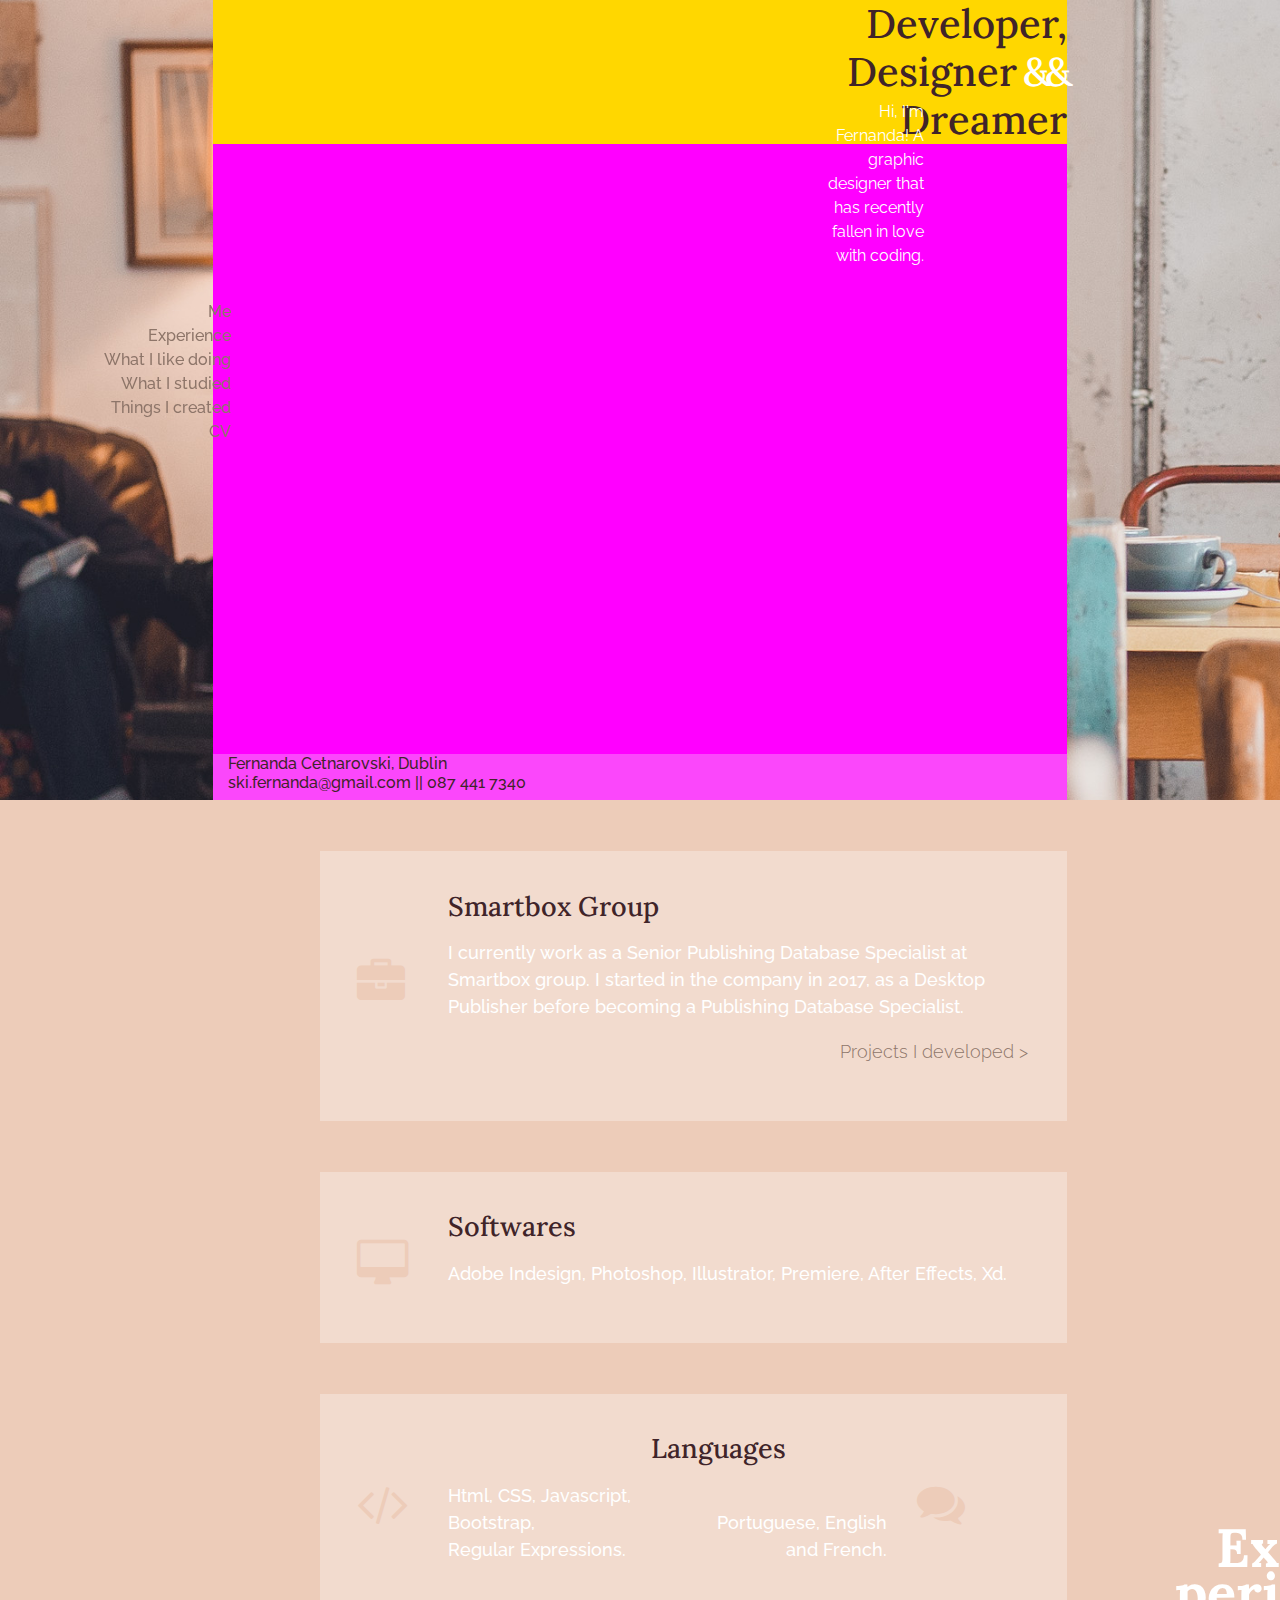
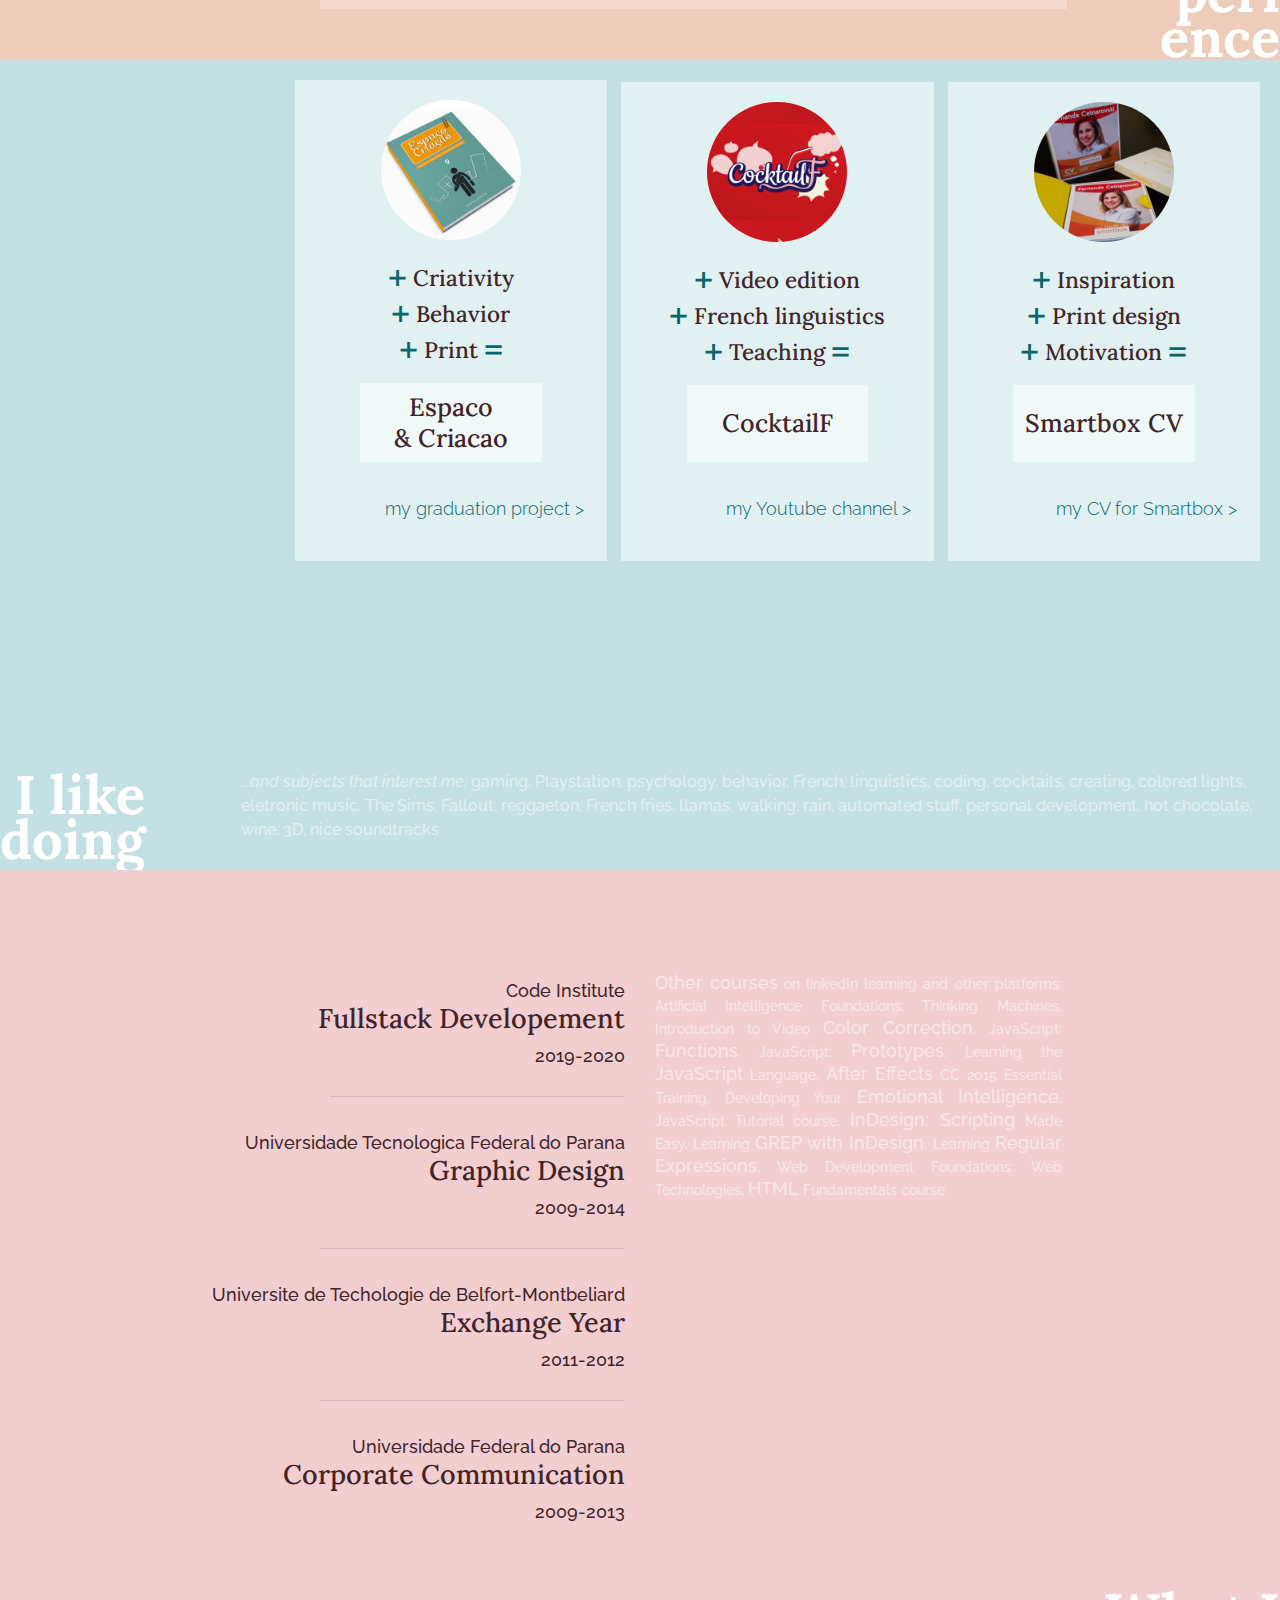
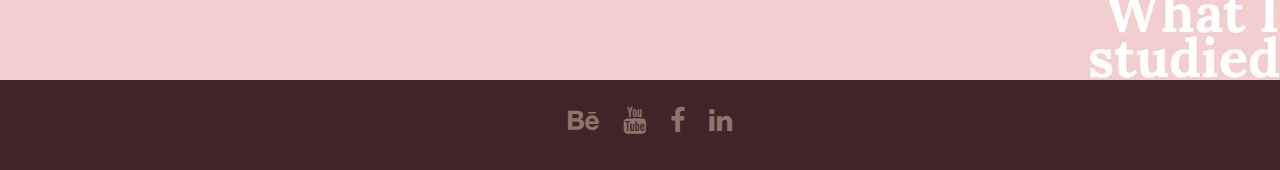
==== index.html @ 34e3eeab "starting to re-shape hero-image" ====
<!DOCTYPE html>
<html lang="en">

<head>
	<title>Fernanda Cetnarovski</title>
	<link rel="stylesheet" href="https://stackpath.bootstrapcdn.com/bootstrap/4.4.1/css/bootstrap.min.css"
		integrity="sha384-Vkoo8x4CGsO3+Hhxv8T/Q5PaXtkKtu6ug5TOeNV6gBiFeWPGFN9MuhOf23Q9Ifjh" crossorigin="anonymous">
	<script src="https://code.jquery.com/jquery-3.4.1.slim.min.js"
		integrity="sha384-J6qa4849blE2+poT4WnyKhv5vZF5SrPo0iEjwBvKU7imGFAV0wwj1yYfoRSJoZ+n" crossorigin="anonymous">
	</script>
	<script src="https://cdn.jsdelivr.net/npm/popper.js@1.16.0/dist/umd/popper.min.js"
		integrity="sha384-Q6E9RHvbIyZFJoft+2mJbHaEWldlvI9IOYy5n3zV9zzTtmI3UksdQRVvoxMfooAo" crossorigin="anonymous">
	</script>
	<script src="https://stackpath.bootstrapcdn.com/bootstrap/4.4.1/js/bootstrap.min.js"
		integrity="sha384-wfSDF2E50Y2D1uUdj0O3uMBJnjuUD4Ih7YwaYd1iqfktj0Uod8GCExl3Og8ifwB6" crossorigin="anonymous">
	</script>
	<meta name="viewport" content="width=device-width, initial-scale=1">
	<link rel="stylesheet" href="https://maxcdn.bootstrapcdn.com/font-awesome/4.7.0/css/font-awesome.min.css"
		type="text/css" />
	<link rel="stylesheet" href="assets/style.css">
</head>

<body>

	<nav class="d-none d-lg-block">
		<ul>
			<li><a href="#me">Me</a></li>
			<li><a href="#experience">Experience</a></li>
			<li><a href="#I-like">What I like doing</a></li>
			<li><a href="#I-studied">What I studied</a></li>
			<li><a href="I-created.html">Things I created</a></li>
			<li><a href="#">CV</a></li>
		</ul>
	</nav>


	<section id="me">

		<div class="row no-gutters hero-image">
			<div class="col-8 offset-2 block">
				<div id="main-title">
					<h1>Developer,<br>Designer<span> &&</span><br>Dreamer</h1>
				</div>
				<div class="col-2" id="intro-text">
					<p> Hi, I'm Fernanda! A graphic designer that has recently fallen in love with coding.</p>
				</div>
				<div class="col-12" id="contact">
					<h6>Fernanda Cetnarovski, Dublin <br>ski.fernanda@gmail.com || 087 441 7340</h6>
				</div>
			</div>
		</div>

	</section>

	<section id="experience">

		<div class="row no-gutters">
			<div class="col-12 experience-background">

				<div class="experience-item col-10 offset-1 col-lg-7 offset-lg-3">
					<h3>Smartbox Group</h3>
                    <i class="fa fa-briefcase d-none d-lg-block" aria-hidden="true"></i>
					<div class="experience-text col-11 col-lg-12">
						
						<p>I currently work as a Senior Publishing
							Database Specialist at Smartbox group.
							I started in the company in 2017, as a Desktop Publisher before becoming a
							Publishing Database Specialist.</p>
					</div>
					<p class="text-right"><span><a href="#">Projects I developed ></a></span></p>
				</div>
				<div class="experience-item col-10 offset-1 col-lg-7 offset-lg-3">
					<h3>Softwares</h3>
                    <i class="fa fa-desktop d-none d-lg-block" aria-hidden="true"></i>
					<div class="experience-text col-11 col-lg-12">
						
						<p>Adobe Indesign, Photoshop, Illustrator,
							Premiere, After Effects, Xd.</p>
					</div>
				</div>
				<div class="experience-item col-10 offset-1 col-lg-7 offset-lg-3">
					<h3 class="text-center">Languages</h3>
					<i class="fa fa-code"></i>
					<div class="col-12 col-lg-5 experience-text">
						<p>Html, CSS, Javascript, Bootstrap,<br>Regular Expressions.</p>
					</div>
					<i class="fa fa-comments right-icons"></i>
					<div class="col-11 col-lg-4 experience-text text-right">
						<p>Portuguese, English<br>and French.</p>
					</div>
				</div>

				<div class="title-right">
					<h2>Ex<br>peri<br>ence</h2>
				</div>
			</div>
		</div>

	</section>

	<section id="I-like">

		<div class="row no-gutters">
			<div class="col-12 I-like-background background">
				<div class="col I-like-wrapper text-center text-lg-right">
					<div class="col-10 col-lg-3 I-like-item">
						<div class="I-like-img espaco-img"></div>
						<div class="I-like-content">
							<h3><span>+</span> Criativity<br>
								<span>+</span> Behavior<br>
								<span>+</span> Print <span>=</span><br></h3>
								<h2>Espaco <br>& Criacao</h2>
									<p class="I-like-content-links"><a
											href="https://www.behance.net/gallery/13488303/Guide-Book-Design-Espaco-e-Criacao">my
											graduation project ></a></p>
						</div>
					</div>
					<div class="col-10 col-lg-3 I-like-item">
						<div class="I-like-img cocktail-img"></div>
						<div class="I-like-content">
							<h3><span>+</span> Video edition<br>
								<span>+</span> French linguistics<br>
								<span>+</span> Teaching <span>=</span><br></h3>
								<h2 class="one-line-title">CocktailF</h2>
								<p class="I-like-content-links"><a href="https://www.youtube.com/cocktailf">my
										Youtube channel ></a></p>
						</div>
					</div>
					<div class="col-10 col-lg-3 I-like-item margin-bottom">
						<div class="I-like-img fernanda-img"></div>
						<div class="I-like-content">
							<h3><span>+</span> Inspiration<br>
								<span>+</span> Print design<br>
								<span>+</span> Motivation <span>=</span><br></h3>
								<h2 class="one-line-title">Smartbox CV</h2>
								<p class="I-like-content-links"><a
										href="https://issuu.com/cetnarovski/docs/smartboxcv_fernandacetnarovski-noc-">my
										CV for Smartbox ></a></p>
						</div>
					</div>
					<div class="title-left">
						<h2>I like<br>doing</h2>
					</div>
					<div class="shy-text-wrapper">
						<div class="shy-text col-9 offset-3 col-lg-10 offset-lg-2">
							<p><i>...and subjects that interest me:</i> gaming, Playstation, psychology, behavior,
								French, linguistics, coding, cocktails, creating,
								colored lights, eletronic music,
								The Sims, Fallout, reggaeton, French fries, llamas, walking,
								rain, automated stuff, personal development, hot chocolate, wine, 3D, nice soundtracks
							</p>
						</div>
					</div>
				</div>
			</div>
		</div>

	</section>

	<section id="I-studied">

		<div class="row no-gutters">
			<div class="col I-studied-background background">
				<div class="col-12 col-lg-6 text-center text-lg-right I-studied-wrapper">
					<div class="I-studied-item">
						<h4>Code Institute</h4>
						<h3>Fullstack Developement</h3>
						<p>2019-2020</p>
						<hr class="hr-center d-block d-lg-none">
						<hr class="hr-right d-none d-lg-block">
					</div>

					<div class="I-studied-item">
						<h4>Universidade Tecnologica Federal do Parana</h4>
						<h3>Graphic Design</h3>
						<p>2009-2014</p>

					</div>
					<hr class="hr-center d-block d-lg-none">
					<hr class="hr-right d-none d-lg-block">
					<div class="I-studied-item">
						<h4>Universite de Techologie de Belfort-Montbeliard</h4>
						<h3>Exchange Year</h3>
						<p>2011-2012</p>

					</div>
					<hr class="hr-center d-block d-lg-none">
					<hr class="hr-right d-none d-lg-block">
					<div class="I-studied-item">
						<h4>Universidade Federal do Parana</h4>
						<h3>Corporate Communication</h3>
						<p>2009-2013</p>
					</div>
				</div>

				<div class="col-12 col-lg-6 I-studied-wrapper">
					<div class="other-courses col-12 col-lg-8 text-justify">
						<p><span>Other courses</span> on linkedIn learning and other platforms: Artificial
							Intelligence Foundations: Thinking Machines,
							Introduction to Video <span>Color Correction</span>,
							JavaScript: <span>Functions</span>,
							JavaScript: <span>Prototypes</span>,
							Learning the <span>JavaScript</span> Language,
							<span>After Effects</span> CC 2015 Essential Training,
							Developing Your <span>Emotional Intelligence</span>,
							JavaScript Tutorial course,
							<span>InDesign: Scripting</span> Made Easy,
							Learning <span>GREP with InDesign</span>,
							Learning <span>Regular Expressions</span>,
							Web Development Foundations: Web Technologies,
							<span>HTML</span> Fundamentals course.
							<div class="d-block d-lg-none">
								<p><br></br></p>
							</div>
						</p>
					</div>

				</div>

				<div class="title-right">
					<h2>What I<br>studied</h2>
				</div>
			</div>
		</div>

	</section>

	<footer>

		<div class="row no-gutters">
			<div class="col footer-background text-center">
				<a href="https://www.behance.net/fcetnarovski"><i class="fa fa-behance"></i></a>
				<a href="https://www.youtube.com/cocktailf"><i class="fa fa-youtube"></i></a>
				<a href="https://www.facebook.com/fernanda.cetnarovski"><i class="fa fa-facebook-f"></i></a>
				<a href="https://www.linkedin.com/in/fcetnarovski/"><i class="fa fa-linkedin"></i></a>
			</div>
		</div>

	</footer>

</body>

</html>
---- assets/style.css ----
@import url('https://fonts.googleapis.com/css?family=Lora:900,800,500|Raleway:100,200,300,400,500,600&display=swap');

body{
    font-family: 'Raleway', sans-serif;
    font-weight: 500;
    color: #fff;
}

a {
    color:#8D7569;
}
a:hover {
  color: #fff;;
  text-decoration: none;
}

/* ----------------------------------------------------------------------------------------------------- Nav items */

    /*.nav-container{
            position: fixed;
            left: 50%;
            z-index: 1;
            height: 100%;
            max-width: 1412px;
            /*background-color: rgba(63, 169, 255, 0.2);
    }*/


nav {
    position: fixed;
    left: 5%;
    top: 300px;
    z-index: 1;
    text-align: right;
    font-family: 'Raleway', sans-serif;
}
nav ul{
    list-style-type: none;
}

/* ----------------------------------------------------------------------------------------------------- Me */
#main-title{
    position: relative;
    left: 0;
    top: 0;
    font-family: 'Lora', serif;
    color:#402429;
    font-weight: 800;
    text-align: right;
    line-height: 1.6;
    background-color: gold;
}

.block{
    background-color: fuchsia;
}
h1>span{ /* for && */
    letter-spacing: -5px;
    color: white;
}

#intro-text{
    position: absolute;
    right: 10vw;
    top: 100px;
    text-align: right;
    font-weight: 400;
}

#contact{
    background-color: rgba(243, 243, 243, 0.295);
    position: absolute;
    color:#402429;
    /*right: 20vw;*/
    bottom: 0;
}

.hero-image{
    background-image: url("images/hero_image.png");
    background-position: center top;
    background-repeat: no-repeat;
    background-size: 100%;
    min-height: 800px; 
    transition: all .5s ease-in-out; 
}

@media only screen and (max-width: 800px) {
    .hero-image{
        background-size: 300%;    
    }
}
/* ----------------------------------------------------------------------------------------------------- ALL PAGES Titles */
.title-right>h2,
.title-left>h2 {
    font-family: 'Lora', serif;
    font-weight: 800;
    font-size: 6vh;
    line-height: 5vh;
    text-align: right;
    padding: 0;
    margin:0;
}

.title-right>h2{
    position: absolute;
    bottom: 0;
    right: 0;
}

.title-left>h2{
    position: absolute;
    bottom: 1%;
    left: 0px;
}
/* ----------------------------------------------------------------------------------------------------- Experience */

.experience-background {
    background-color: #EDCCB9;
    position: relative;
    min-height: 90vh;
}

.experience-item { 
    background-color: rgba(255, 254, 254, 0.3);
    padding: 3% 3% 3% 10%;
    margin-top: 4%;
    margin-bottom: 4%;
}

.experience-item>h3{
    font-family: 'Lora', serif;
    color: #402429;
    font-size: 3vh;
    margin-bottom: 3%;
    padding-right: 40px;
}

.experience-item p{
    font-size: 2vh;
    margin-bottom: 3%;
}

.experience-item span { /* Link to projects */
    font-weight: 300;
    text-align: right;
}

/* --------------- Icons */
.experience-item i{
    color: #EDCCB9;
    font-size: 300%;
    position: absolute;
    left: 5%;
    top: 40%;
}
    
.right-icons{
    left: 80% !important;
}

.experience-text {
    display: inline-block;
    padding: 0;
}

/* ----------------------------------------------------------------------------------------------------- I like doing */

.I-like-background{
    background-color: #C3E1E3;
    min-height: 90vh;
}

.I-like-wrapper{
    /*background-color: rgb(221, 230, 213);*/
    min-height: 100%;
    /*padding-left: 30vw;*/
    margin: 0;
}

.I-like-item {
    display: inline-block;
    background-color: rgba(255, 255, 255, 0.5);
    width: 100%;
    /*min-height: 40vh;*/
    margin: 20px 5px;
    padding: 5px;
    text-align: center;
}

.I-like-img{
    width: 140px;
    height: 140px;
    border-radius: 70px;
    background-size: 100%;
    background-repeat: no-repeat;
    margin: 0 auto;
    margin-top: 5%;
}

.cocktail-img{
    background-image: url("images/cocktailf-trimed.png");
}

.espaco-img{
    background-image: url("images/espaco-trimed.png");
}

.fernanda-img{
    background-image: url("images/fernanda-trimed.png");
}

.I-like-content {
    width: 100%;
    min-height: 200px;
    padding-top: 20px;
}

.margin-bottom {
    margin-bottom: 100px;
}

/* content text */
.I-like-item h3{
    color: #402429;
    font-family: 'Lora', serif;
    line-height: 4vh;
    font-size: 2.5vh;
}

/* + and = signs */
.I-like-content>h3>span{
    font-weight: 900;
    font-size: 4vh;
    color:rgb(8, 102, 109);
    vertical-align: bottom;
}

/* My Projects stand out*/
.I-like-content h2{
    text-align: center;
    color: #402429;
    font-family: 'Lora', serif;
    font-size: 2.8vh;
    margin: 5% 20%;
    padding: 3%;
    background-color: rgba(255, 255, 255, 0.5);  
}

.one-line-title{
    line-height: 6.5vh;
}

.I-like-content-links{
    font-weight: 300;
    font-size: 2vh;
    text-align: right;
    padding: 2vh;
}

.I-like-content-links a{
    color:rgb(8, 102, 109);
}

.I-like-content-links a:hover {
  color: #fff;;
  text-decoration: none;
}

.shy-text-wrapper{
    height: 100px;
    padding: 0;
    margin: 0;
    overflow: hidden;
    position: absolute;
    bottom:0;
}
.shy-text {
    text-align: left;
    color: rgba(255, 255, 255, 0.5);
}

/* ----------------------------------------------------------------------------------------------------- What I studied */

.I-studied-background {
    background-color: #F2CED1;
    min-height: 90vh;
}

.I-studied-wrapper{
    margin-top: 8%;
    margin-bottom: 3%;
    /*display: inline;*/
    float: left;
    /*background-color: fuchsia;*/
}

.I-studied-item {
    /*display: block;
    float: right;*/
    margin-left: 20px;
    color: #402429;
}

.I-studied-item h4, .I-studied-item p {
    font-weight: 300px;
    font-size: 2vh;
    margin: 0;
    padding-top: 8px;
}

.I-studied-item>h3{
    margin: 0;
    padding: 0;
    font-family: 'Lora', serif;
    font-size: 3vh;
}

hr{
    margin-top: 3vh;
    margin-bottom: 3vh;
    width: 50%;
}

.hr-right{
    text-align: right;
    margin-right: 0;
}

.hr-center{
    text-align: center;
}

.other-courses{
    color: rgba(255, 255, 255, 0.5);
    font-size: 14px;
    padding: 0;
    margin: 0;
    line-height: 22px;
}

.other-courses span{
    font-size: 18px;
}


/* ----------------------------------------------------------------------------------------------------- Footer */
.footer-background{
    background-color: #402429;
    min-height: 10vh;
}

.footer-background>a>i{
    padding-left: 20px;
    font-size: 3vh;
    margin-top: 3vh;
}
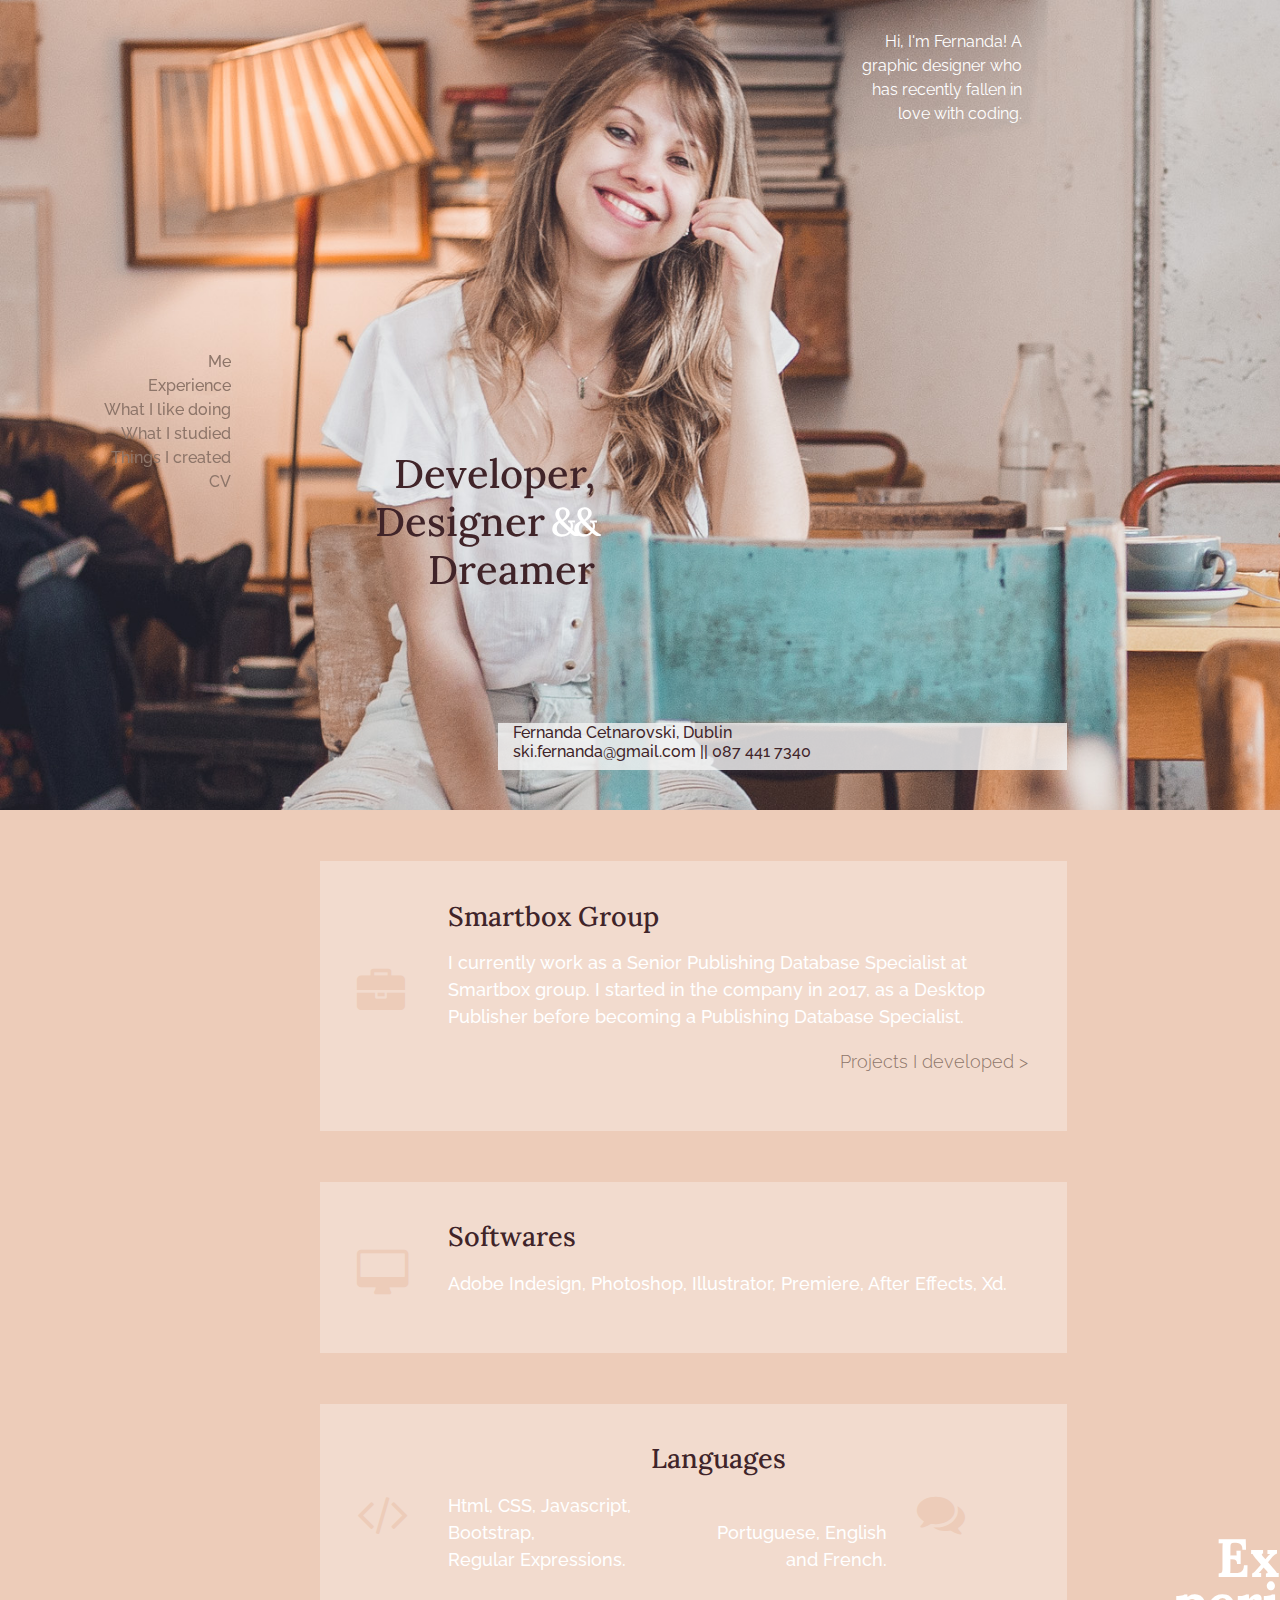
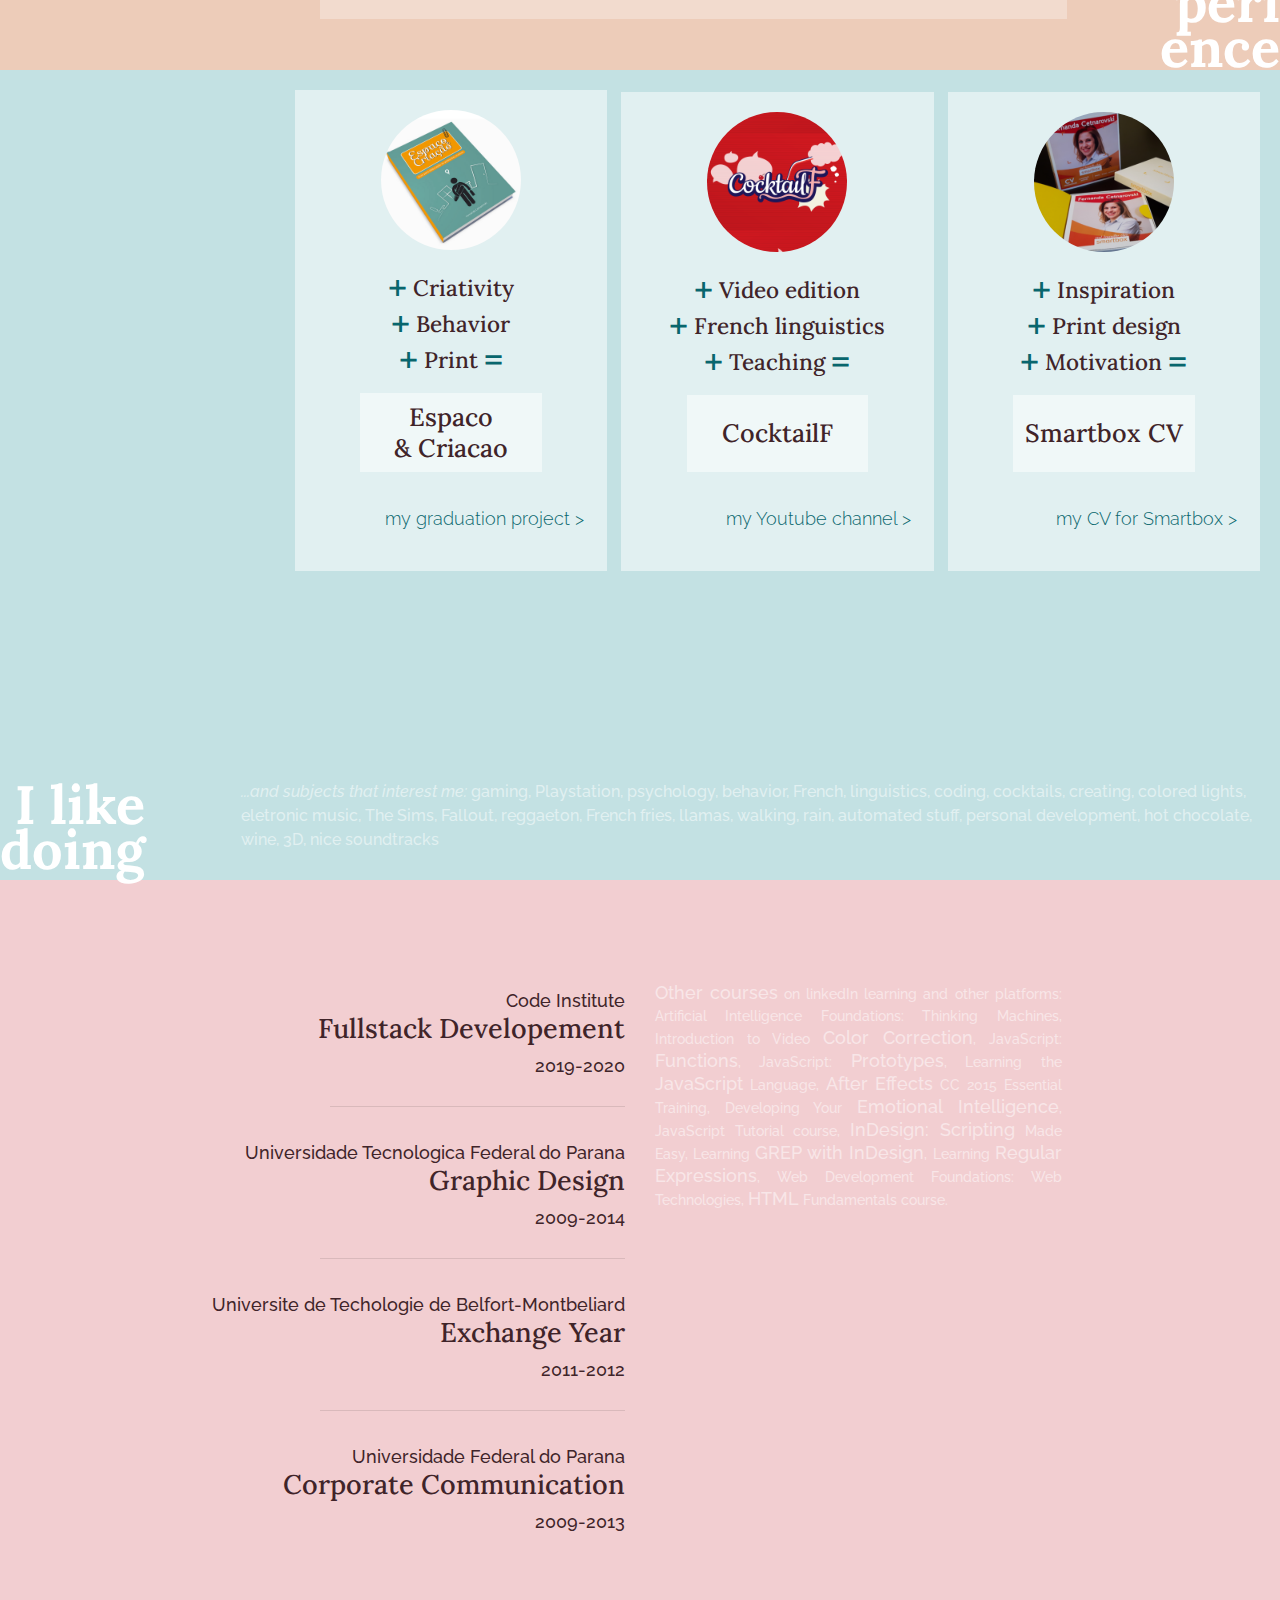
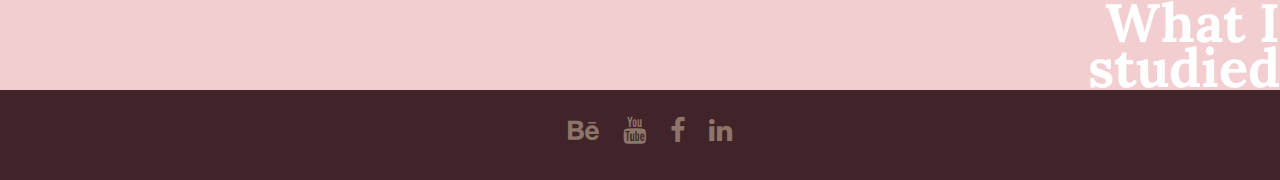
==== commit e317fa14: "Puting hero image in place for mobile" ====
--- a/index.html
+++ b/index.html
@@ -37,14 +37,14 @@
 	<section id="me">
 
 		<div class="row no-gutters hero-image">
-			<div class="col-8 offset-2 block">
-				<div id="main-title">
+			<div class="col-12 col-lg-8 offset-lg-2 mobile-background">
+				<div class="col-12 col-lg-6" id="main-title">
 					<h1>Developer,<br>Designer<span> &&</span><br>Dreamer</h1>
 				</div>
-				<div class="col-2" id="intro-text">
-					<p> Hi, I'm Fernanda! A graphic designer that has recently fallen in love with coding.</p>
-				</div>
-				<div class="col-12" id="contact">
+				<div class="col-6 col-lg-3" id="intro-text">
+					<p> Hi, I'm Fernanda! A graphic designer who has recently fallen in love with coding.</p>
+				</div>
+				<div class="col-8 offset-4" id="contact">
 					<h6>Fernanda Cetnarovski, Dublin <br>ski.fernanda@gmail.com || 087 441 7340</h6>
 				</div>
 			</div>
--- a/assets/style.css
+++ b/assets/style.css
@@ -1,6 +1,6 @@
 @import url('https://fonts.googleapis.com/css?family=Lora:900,800,500|Raleway:100,200,300,400,500,600&display=swap');
 
-body{
+body {
     font-family: 'Raleway', sans-serif;
     font-weight: 500;
     color: #fff;
@@ -9,86 +9,88 @@
 a {
     color:#8D7569;
 }
+
 a:hover {
-  color: #fff;;
-  text-decoration: none;
+    color: #fff;
+    text-decoration: none;
 }
 
 /* ----------------------------------------------------------------------------------------------------- Nav items */
-
-    /*.nav-container{
-            position: fixed;
-            left: 50%;
-            z-index: 1;
-            height: 100%;
-            max-width: 1412px;
-            /*background-color: rgba(63, 169, 255, 0.2);
-    }*/
-
 
 nav {
     position: fixed;
     left: 5%;
-    top: 300px;
+    top: 350px;
     z-index: 1;
     text-align: right;
     font-family: 'Raleway', sans-serif;
 }
-nav ul{
+nav ul {
     list-style-type: none;
 }
 
 /* ----------------------------------------------------------------------------------------------------- Me */
-#main-title{
-    position: relative;
-    left: 0;
-    top: 0;
-    font-family: 'Lora', serif;
-    color:#402429;
-    font-weight: 800;
-    text-align: right;
-    line-height: 1.6;
-    background-color: gold;
-}
-
-.block{
-    background-color: fuchsia;
-}
-h1>span{ /* for && */
-    letter-spacing: -5px;
-    color: white;
-}
-
-#intro-text{
-    position: absolute;
-    right: 10vw;
-    top: 100px;
-    text-align: right;
-    font-weight: 400;
-}
-
-#contact{
-    background-color: rgba(243, 243, 243, 0.295);
-    position: absolute;
-    color:#402429;
-    /*right: 20vw;*/
-    bottom: 0;
-}
 
 .hero-image{
     background-image: url("images/hero_image.png");
     background-position: center top;
     background-repeat: no-repeat;
     background-size: 100%;
-    min-height: 800px; 
     transition: all .5s ease-in-out; 
+    height: 90vh;
+}
+
+#main-title{
+    position: relative;
+    right: 30px;
+    top: 450px;
+    font-family: 'Lora', serif;
+    color:#402429;
+    font-weight: 800;
+    text-align: right;
+    line-height: 1.6;
+    z-index: 1;
+}
+
+h1>span{ /* for && */
+    letter-spacing: -5px;
+    color: white;
+}
+
+#intro-text{
+    position: absolute;
+    right: 30px;
+    top: 30px;
+    text-align: right;
+    font-weight: 400;
+}
+
+#contact{
+    background-color: rgba(243, 243, 243, 0.815);
+    position: absolute;
+    color:#402429;
+    bottom: 5%;
 }
 
 @media only screen and (max-width: 800px) {
-    .hero-image{
-        background-size: 300%;    
+    .hero-image {
+        background-size: 250%;    
     }
-}
+
+    #main-title {
+    position: relative;
+    right: -30px;
+    top: 430px;
+    }
+
+    .mobile-background{
+        background-color: #fff;
+        height: 40vh;
+        position: relative;
+        top: 50vh;
+    }
+}
+
 /* ----------------------------------------------------------------------------------------------------- ALL PAGES Titles */
 .title-right>h2,
 .title-left>h2 {
@@ -99,6 +101,7 @@
     text-align: right;
     padding: 0;
     margin:0;
+    z-index: 1;
 }
 
 .title-right>h2{
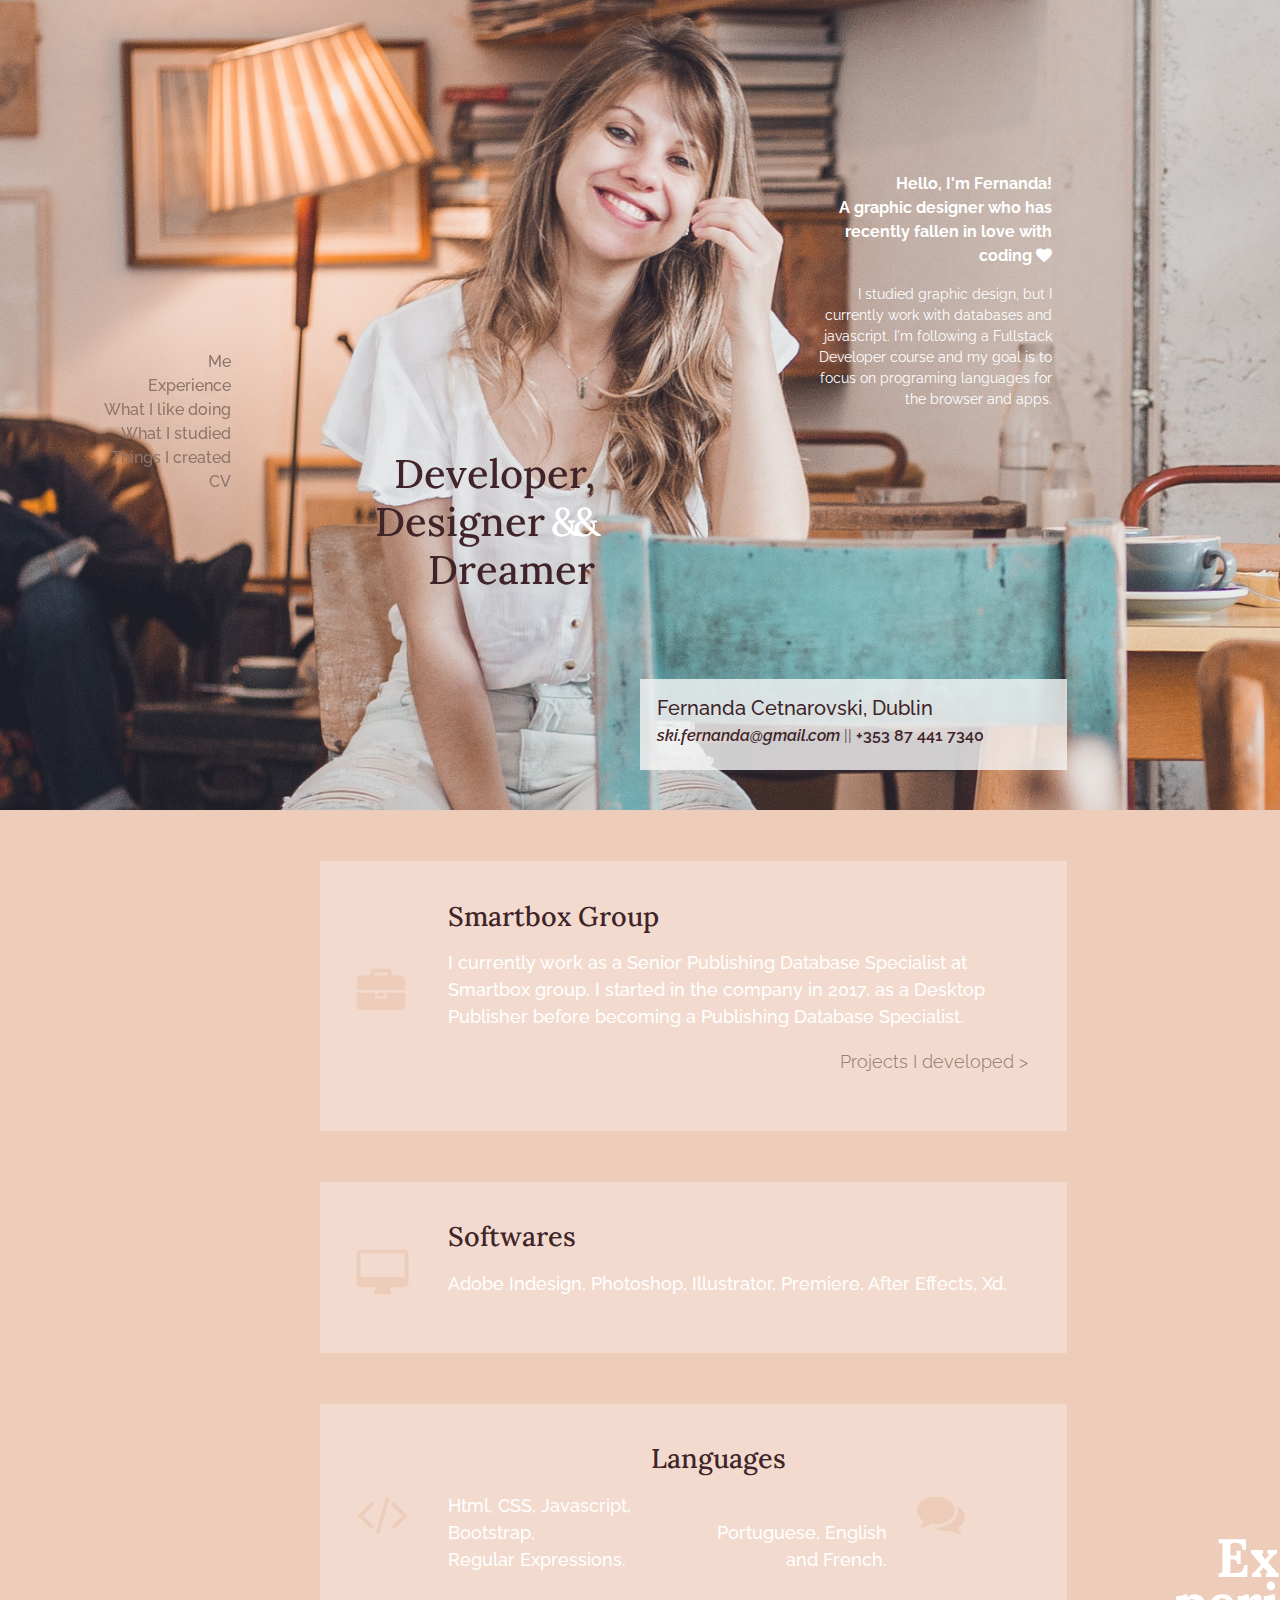
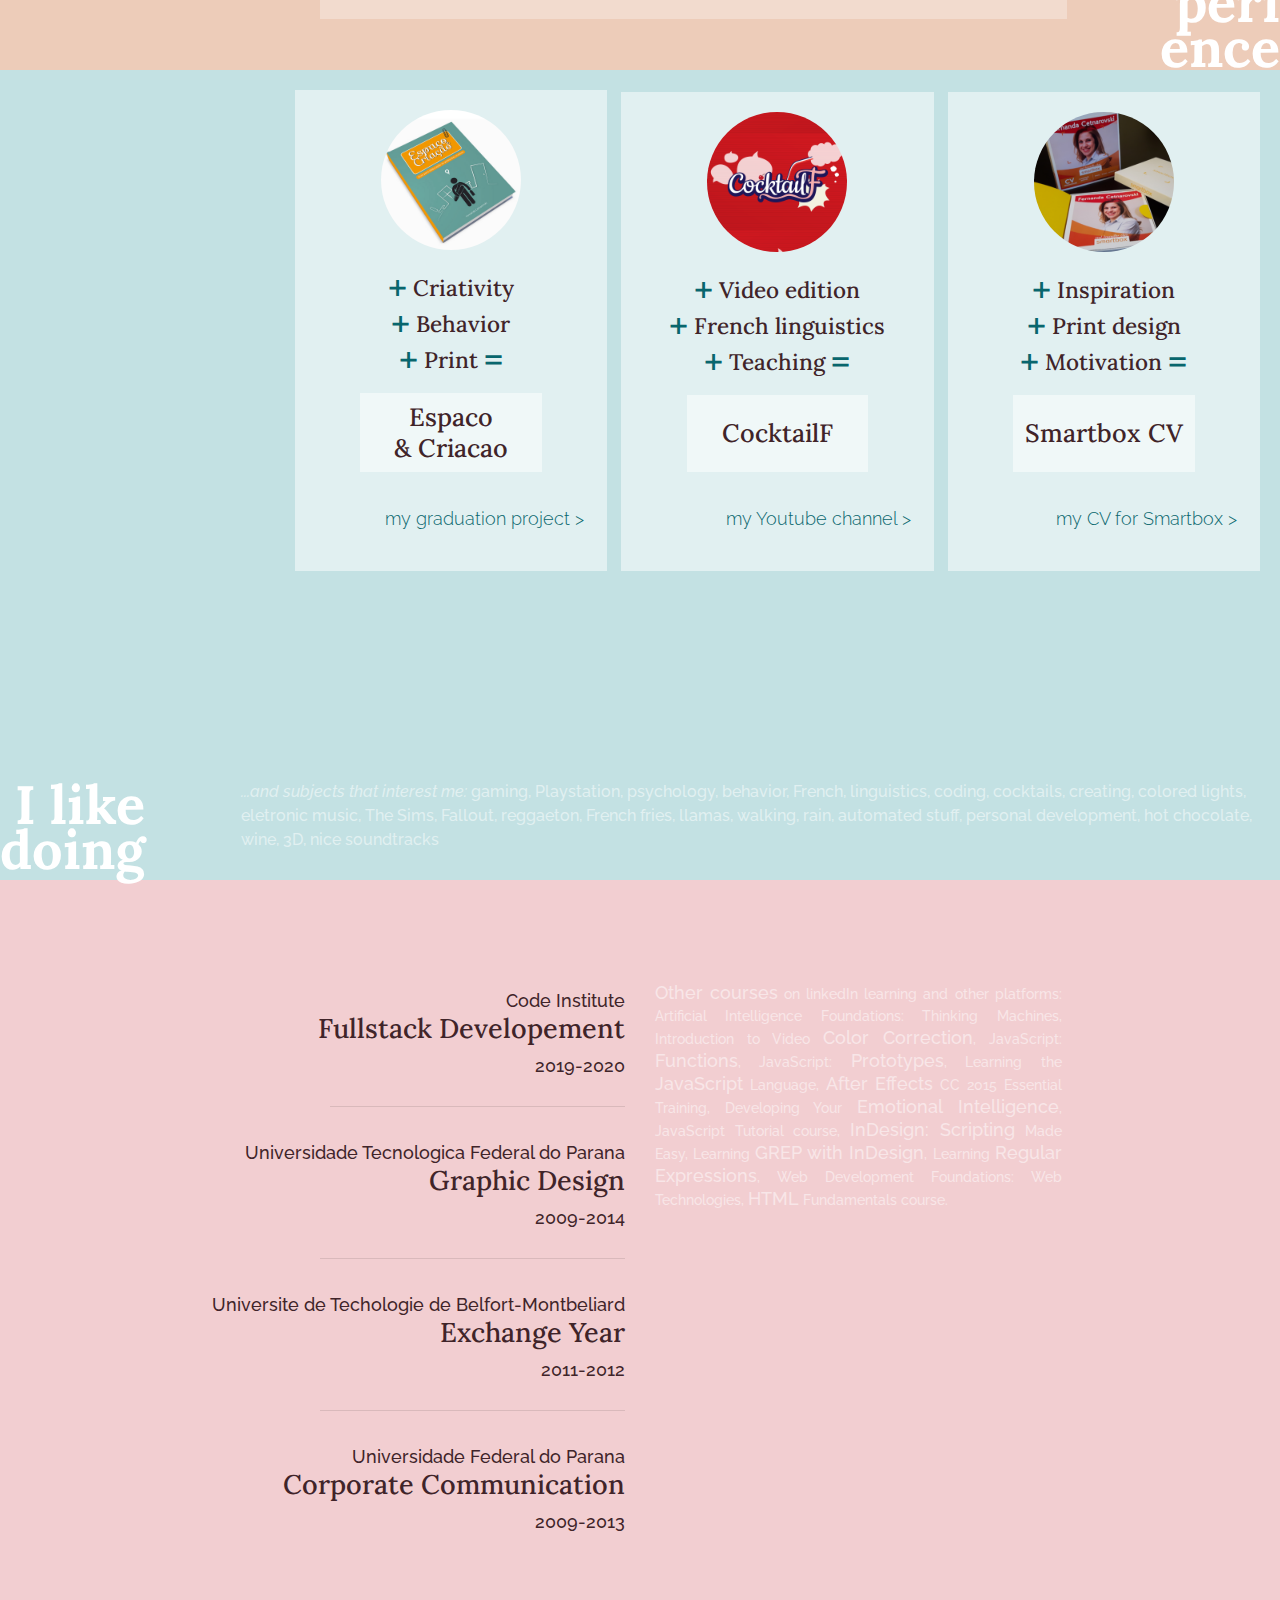
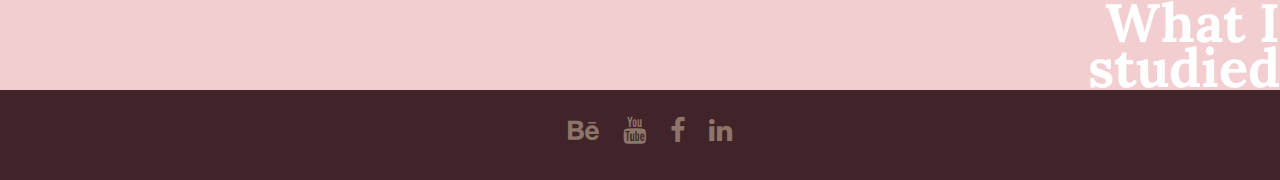
==== commit 7fe191af: "Mobile responsive ready" ====
--- a/index.html
+++ b/index.html
@@ -28,7 +28,7 @@
 			<li><a href="#experience">Experience</a></li>
 			<li><a href="#I-like">What I like doing</a></li>
 			<li><a href="#I-studied">What I studied</a></li>
-			<li><a href="I-created.html">Things I created</a></li>
+			<li><a href="https://www.behance.net/fcetnarovski">Things I created</a></li>
 			<li><a href="#">CV</a></li>
 		</ul>
 	</nav>
@@ -41,11 +41,13 @@
 				<div class="col-12 col-lg-6" id="main-title">
 					<h1>Developer,<br>Designer<span> &&</span><br>Dreamer</h1>
 				</div>
-				<div class="col-6 col-lg-3" id="intro-text">
-					<p> Hi, I'm Fernanda! A graphic designer who has recently fallen in love with coding.</p>
-				</div>
-				<div class="col-8 offset-4" id="contact">
-					<h6>Fernanda Cetnarovski, Dublin <br>ski.fernanda@gmail.com || 087 441 7340</h6>
+				<div class="col-10 offset-1 col-lg-4 offset-lg-8 text-center text-lg-right" id="intro-text">
+					<p class="hello-text"> Hello, I'm Fernanda! <br>A graphic designer who has recently fallen in love with coding <i class="fa fa-heart"></i></p>
+                    <p class="d-none d-lg-block"> I studied graphic design, but I currently work with databases and javascript. 
+                        I'm following a Fullstack Developer course and my goal is to focus on programing languages for the browser and apps.</p>
+				</div>
+				<div class="col-12 col-lg-6 offset-lg-6 text-center text-lg-left" id="contact">
+					<h5>Fernanda Cetnarovski, Dublin </h5><h6><i>ski.fernanda@gmail.com</i> <span>||</span> +353 87 441 7340</h6>
 				</div>
 			</div>
 		</div>
--- a/assets/style.css
+++ b/assets/style.css
@@ -25,13 +25,14 @@
     text-align: right;
     font-family: 'Raleway', sans-serif;
 }
+
 nav ul {
     list-style-type: none;
 }
 
 /* ----------------------------------------------------------------------------------------------------- Me */
 
-.hero-image{
+.hero-image {
     background-image: url("images/hero_image.png");
     background-position: center top;
     background-repeat: no-repeat;
@@ -40,7 +41,7 @@
     height: 90vh;
 }
 
-#main-title{
+#main-title {
     position: relative;
     right: 30px;
     top: 450px;
@@ -52,42 +53,99 @@
     z-index: 1;
 }
 
-h1>span{ /* for && */
+h1>span { /* for && */
     letter-spacing: -5px;
     color: white;
 }
 
-#intro-text{
+#intro-text {
+    text-align: right;
+    font-weight: 400;
+}
+
+#intro-text p{
+    /*margin: 0;*/
+    font-size: 14px;
+}
+
+.hello-text{
+    padding-top: 8%;
+    font-weight: 700;
+    font-size: 16px !important;
+}
+
+#contact {
+    background-color: rgba(243, 243, 243, 0.815);
+    color:#402429;
+    padding: 2%;
     position: absolute;
-    right: 30px;
-    top: 30px;
-    text-align: right;
-    font-weight: 400;
-}
-
-#contact{
-    background-color: rgba(243, 243, 243, 0.815);
-    position: absolute;
-    color:#402429;
     bottom: 5%;
 }
 
-@media only screen and (max-width: 800px) {
+#contact h5,
+#contact h6{
+    margin: 0;
+    padding: 0;
+}
+
+#contact h6 {
+    font-size: 16px;
+    font-weight: 600;
+    line-height: 2;
+}
+
+#contact h6 span{
+    font-weight: 300;
+}
+
+@media only screen and (max-width: 1200px) {
     .hero-image {
-        background-size: 250%;    
+        background-size: 200%;    
     }
 
     #main-title {
-    position: relative;
-    right: -30px;
-    top: 430px;
-    }
-
-    .mobile-background{
-        background-color: #fff;
-        height: 40vh;
+        position: absolute;
+        left: 0;
+        top: -92px;
+        text-align: center;
+        background-color: rgba(243, 243, 243, 0.5);
+    }
+
+    h1{
+        font-size: 24px;
+        margin: 5px 0 5px 0;
+    }
+
+    .hello-text{
+        padding-top: 10%;
+        font-weight: 700;
+        font-size: 14px !important;
+    }
+
+    #contact h5 {
+    font-size: 16px;
+    }
+
+    #contact h6 {
+    font-size: 12px;
+    }
+
+    #contact h6 span{
+        font-weight: 300;
+    }
+
+    #intro-text {
+        height: 100%;
+        /*background-color: gold;*/
+        /*display: table-cell;
+        vertical-align: middle;*/
+    }
+
+    .mobile-background {
+        background-color: #EDCCB9;
+        height: 30vh;
         position: relative;
-        top: 50vh;
+        top: 60vh;
     }
 }
 
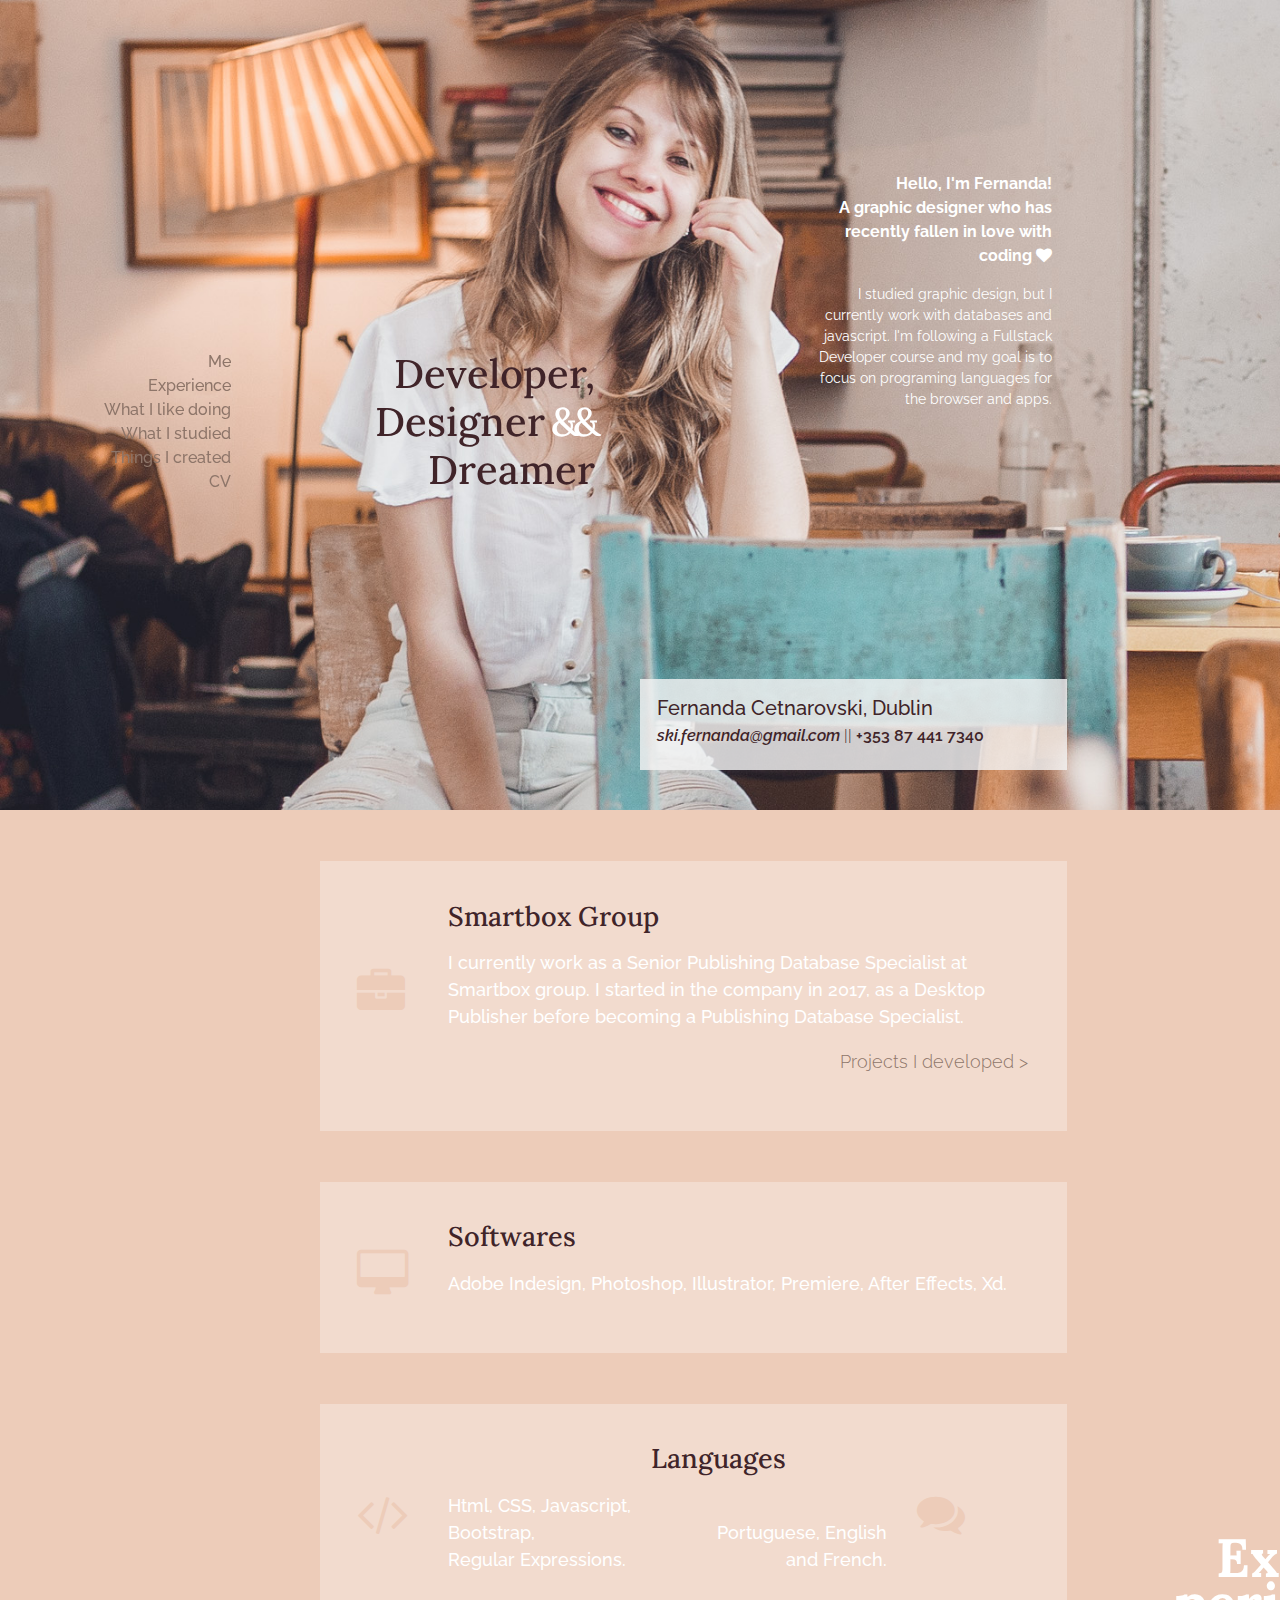
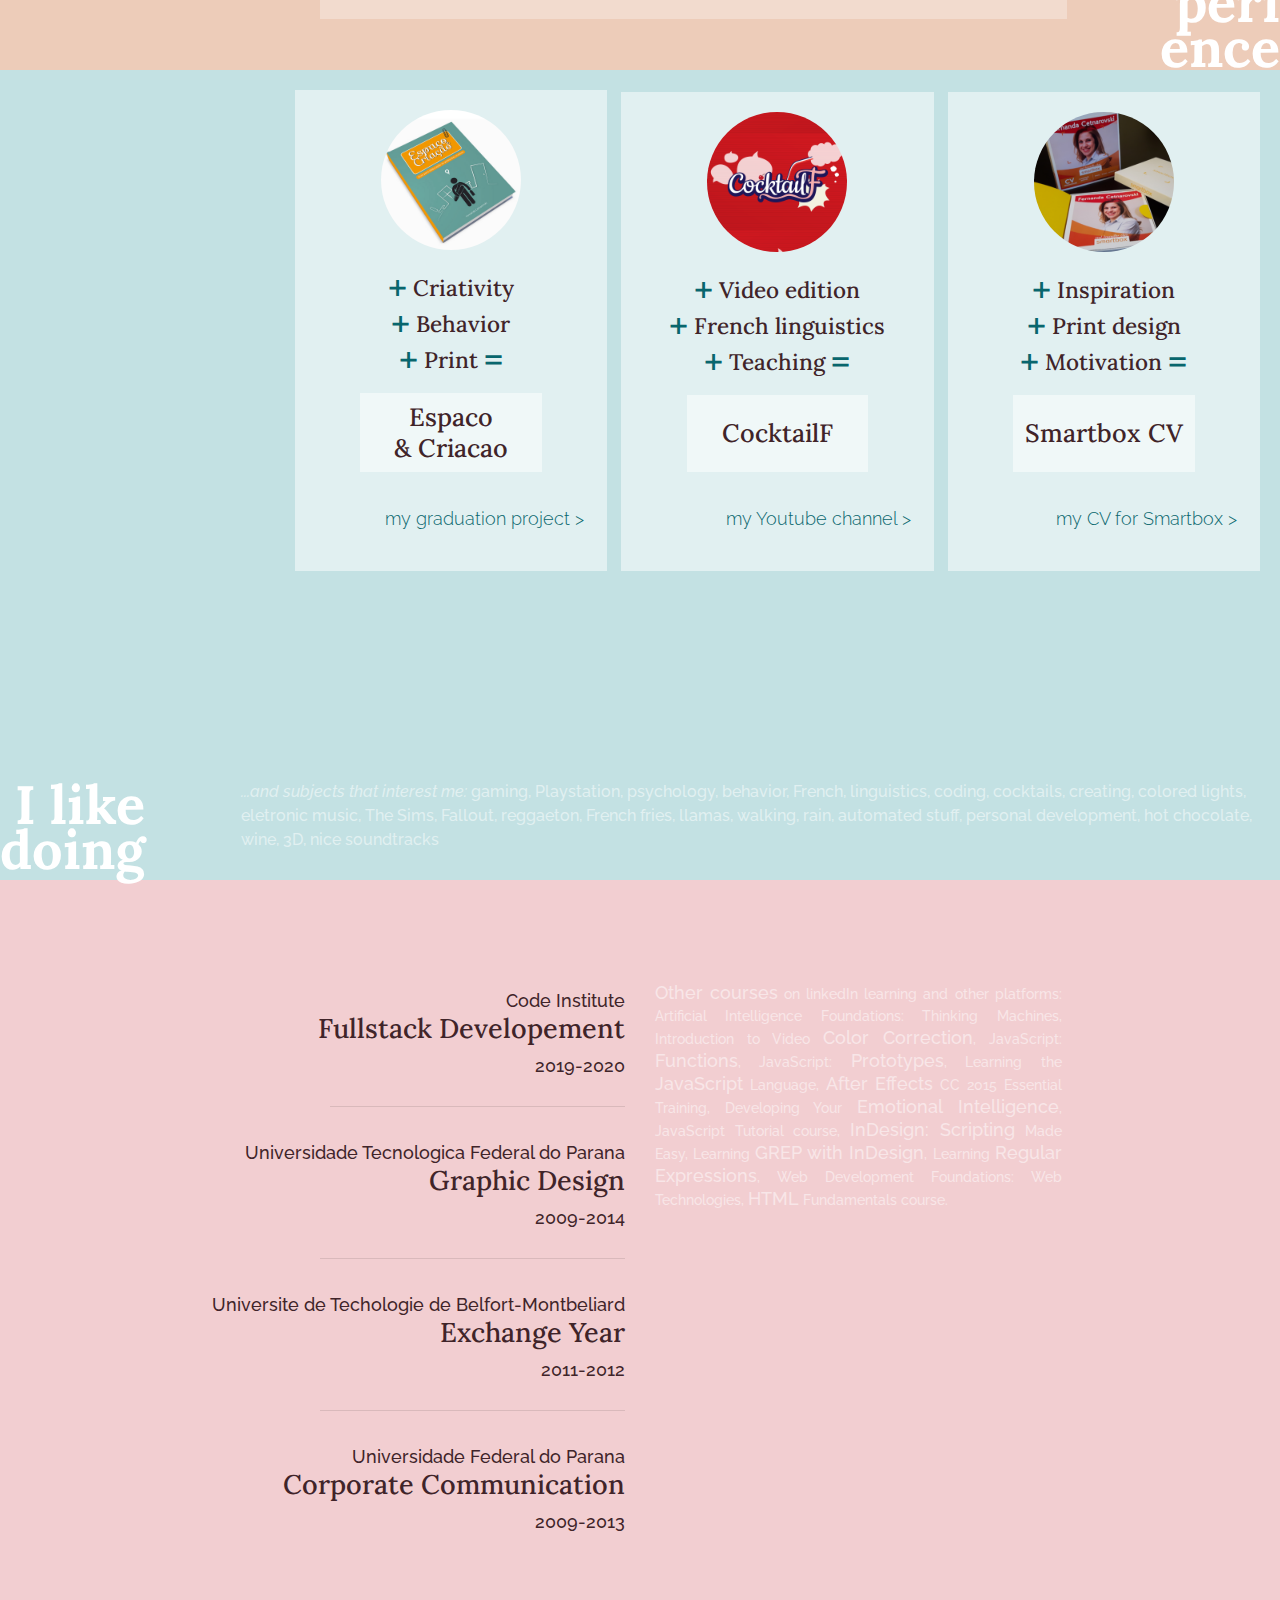
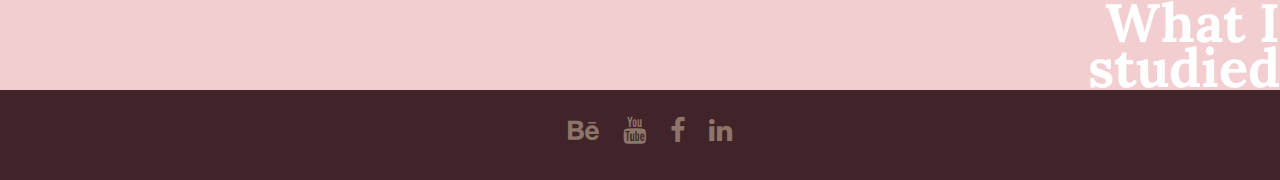
==== commit bf679bdd: "Tests to ipad pro" ====
--- a/index.html
+++ b/index.html
@@ -47,7 +47,7 @@
                         I'm following a Fullstack Developer course and my goal is to focus on programing languages for the browser and apps.</p>
 				</div>
 				<div class="col-12 col-lg-6 offset-lg-6 text-center text-lg-left" id="contact">
-					<h5>Fernanda Cetnarovski, Dublin </h5><h6><i>ski.fernanda@gmail.com</i> <span>||</span> +353 87 441 7340</h6>
+					<h5>Fernanda Cetnarovski, Dublin </h5><h6><i>ski.fernanda@gmail.com</i> <span>||</span> +353&nbsp;87&nbsp;441&nbsp;7340</h6>
 				</div>
 			</div>
 		</div>
--- a/assets/style.css
+++ b/assets/style.css
@@ -44,10 +44,10 @@
 #main-title {
     position: relative;
     right: 30px;
-    top: 450px;
+    top: 350px;
     font-family: 'Lora', serif;
     color:#402429;
-    font-weight: 800;
+    font-weight: 900;
     text-align: right;
     line-height: 1.6;
     z-index: 1;
@@ -98,10 +98,25 @@
     font-weight: 300;
 }
 
-@media only screen and (max-width: 1200px) {
+@media only screen and (max-width: 1200px) and (min-width: 1100px){
+    .hero-image {
+        background-size: 500%;    
+    }
+        #main-title {
+        position: relative;
+        top: 750px;
+    }
+    #intro-text {
+        position: relative;
+        right: -130px;
+    }
+}
+
+@media only screen and (max-width: 1000px) {
     .hero-image {
         background-size: 200%;    
     }
+    
 
     #main-title {
         position: absolute;
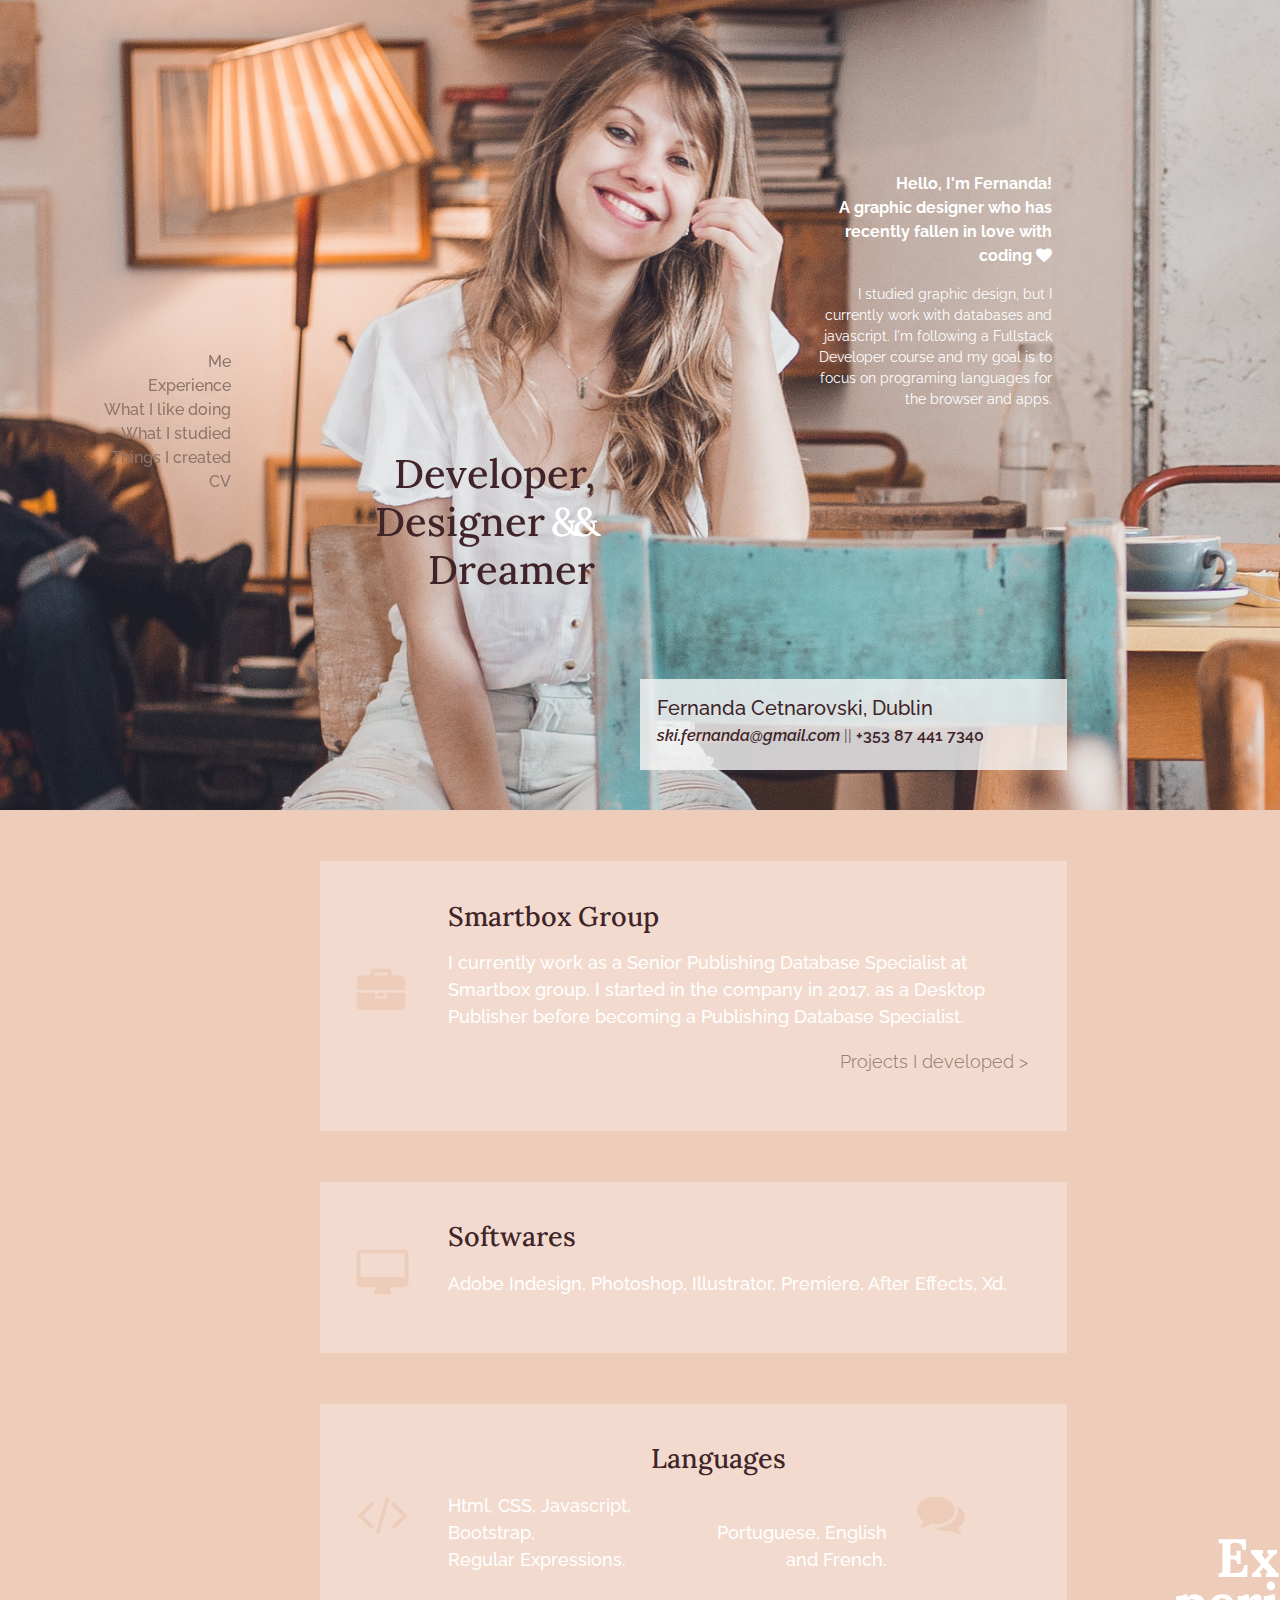
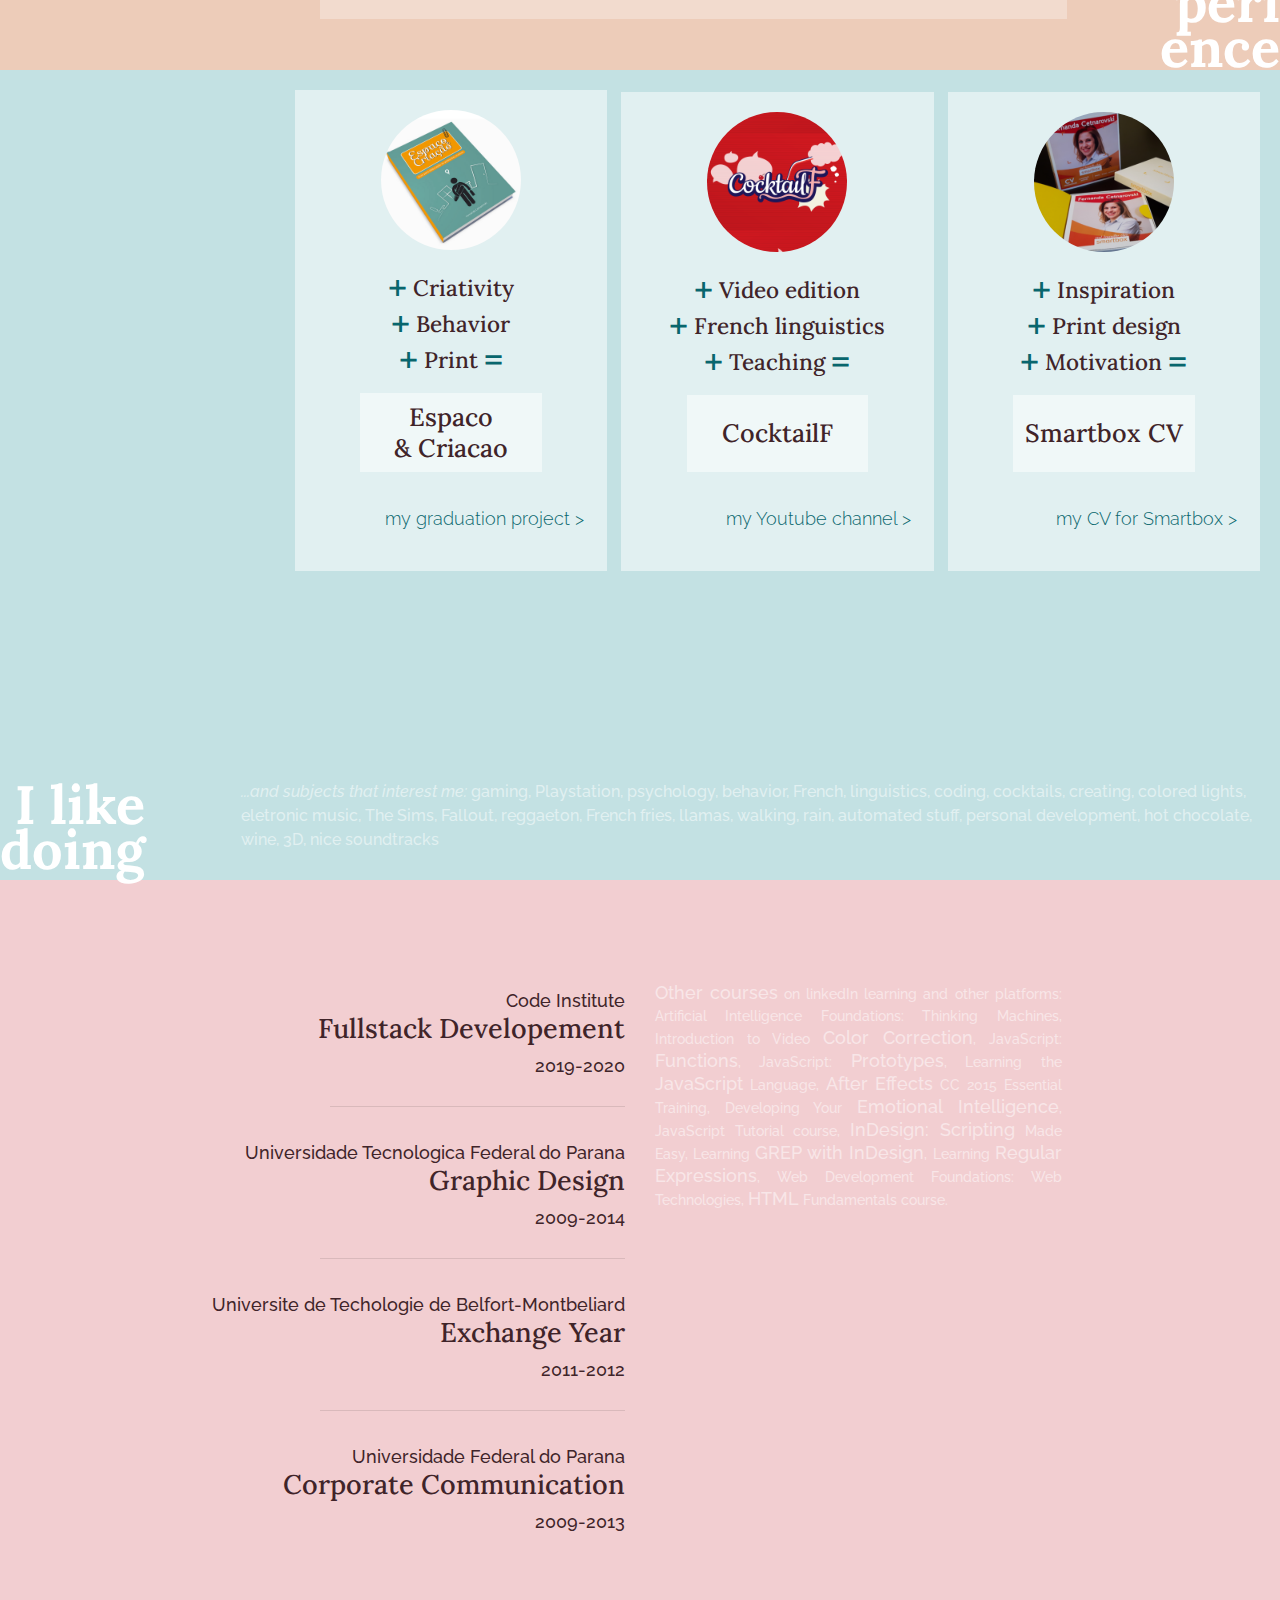
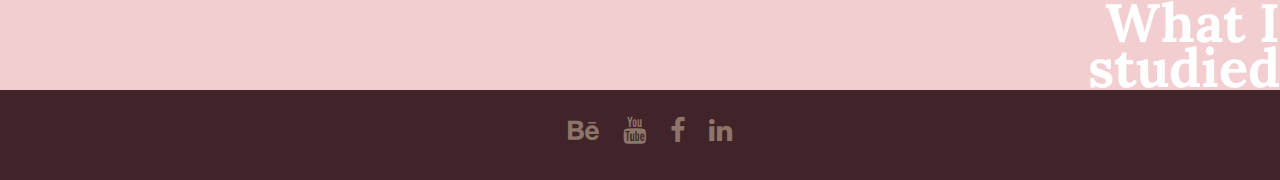
==== commit b2c29082: "minor adjustments" ====
--- a/index.html
+++ b/index.html
@@ -29,7 +29,7 @@
 			<li><a href="#I-like">What I like doing</a></li>
 			<li><a href="#I-studied">What I studied</a></li>
 			<li><a href="https://www.behance.net/fcetnarovski">Things I created</a></li>
-			<li><a href="#">CV</a></li>
+			<li><a href="assets/Profile.pdf" target="_blank">CV</a></li>
 		</ul>
 	</nav>
 
--- a/assets/style.css
+++ b/assets/style.css
@@ -44,7 +44,7 @@
 #main-title {
     position: relative;
     right: 30px;
-    top: 350px;
+    top: 450px;
     font-family: 'Lora', serif;
     color:#402429;
     font-weight: 900;
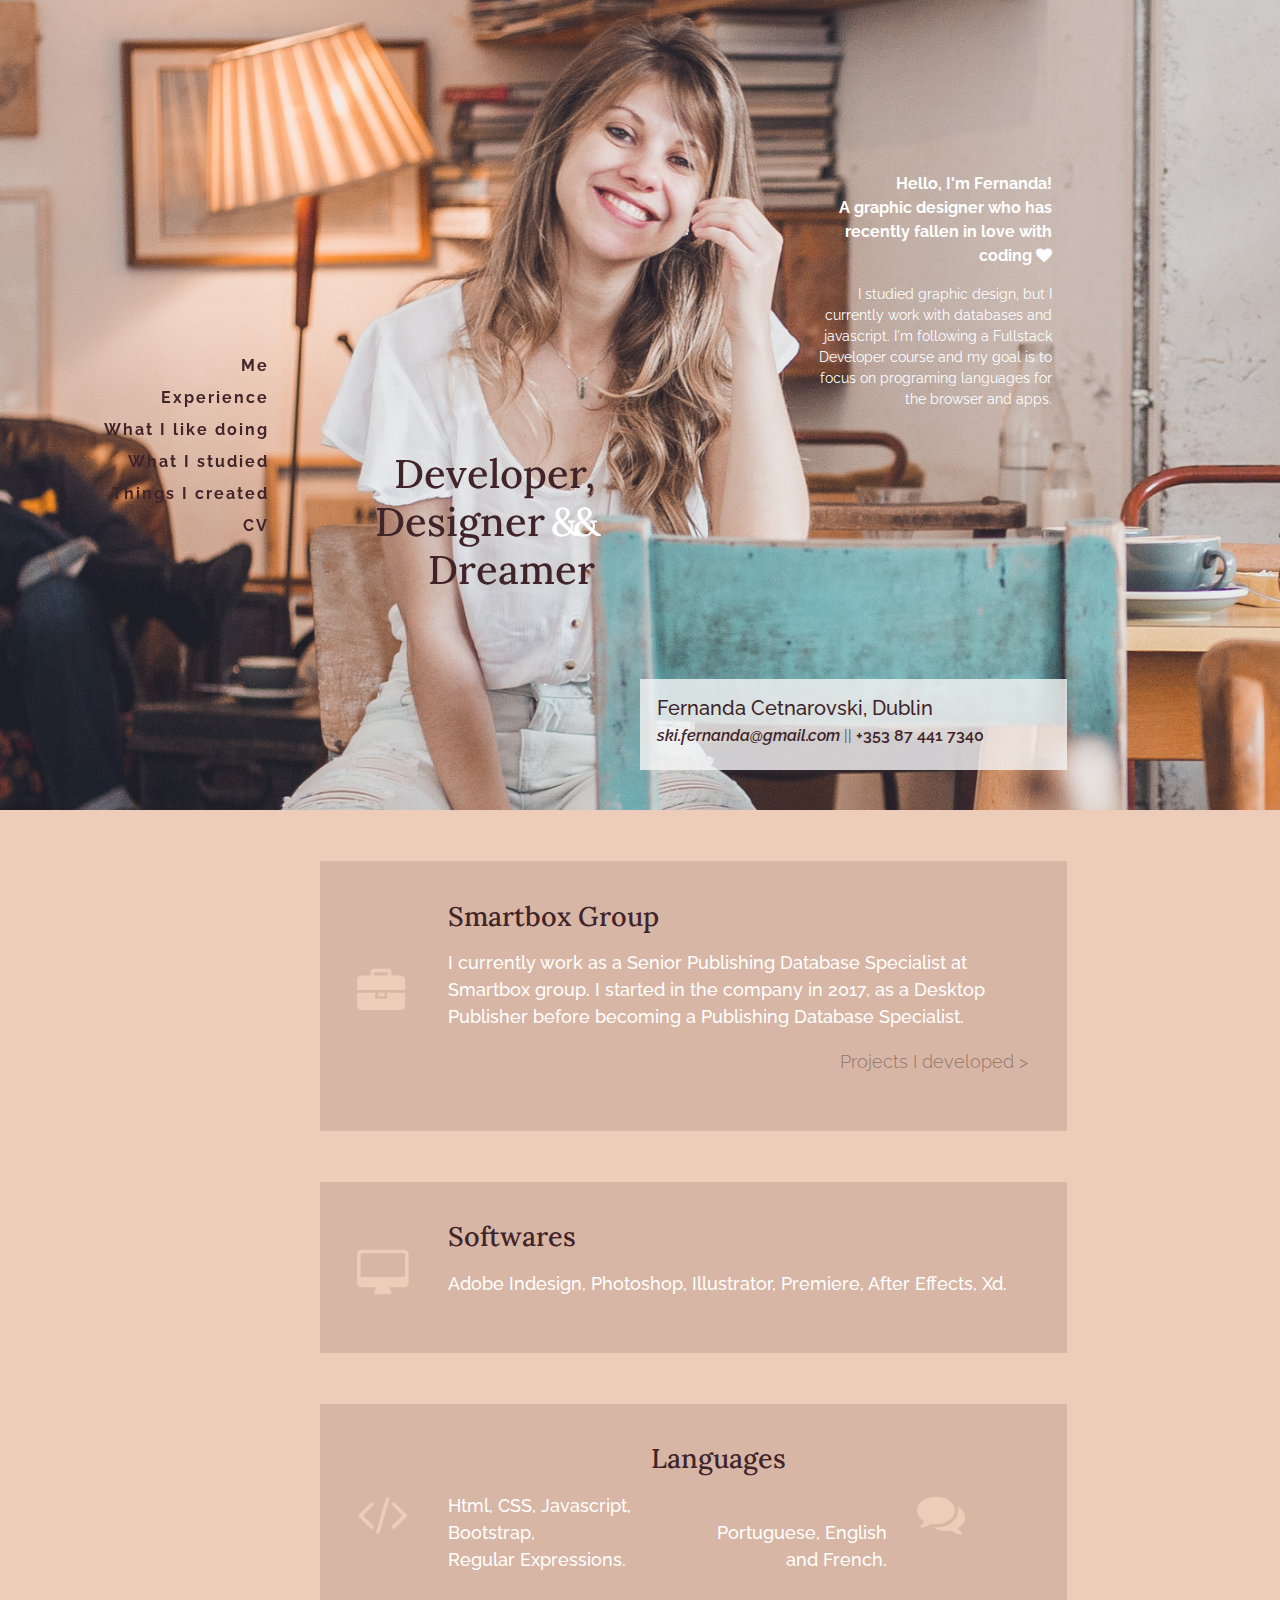
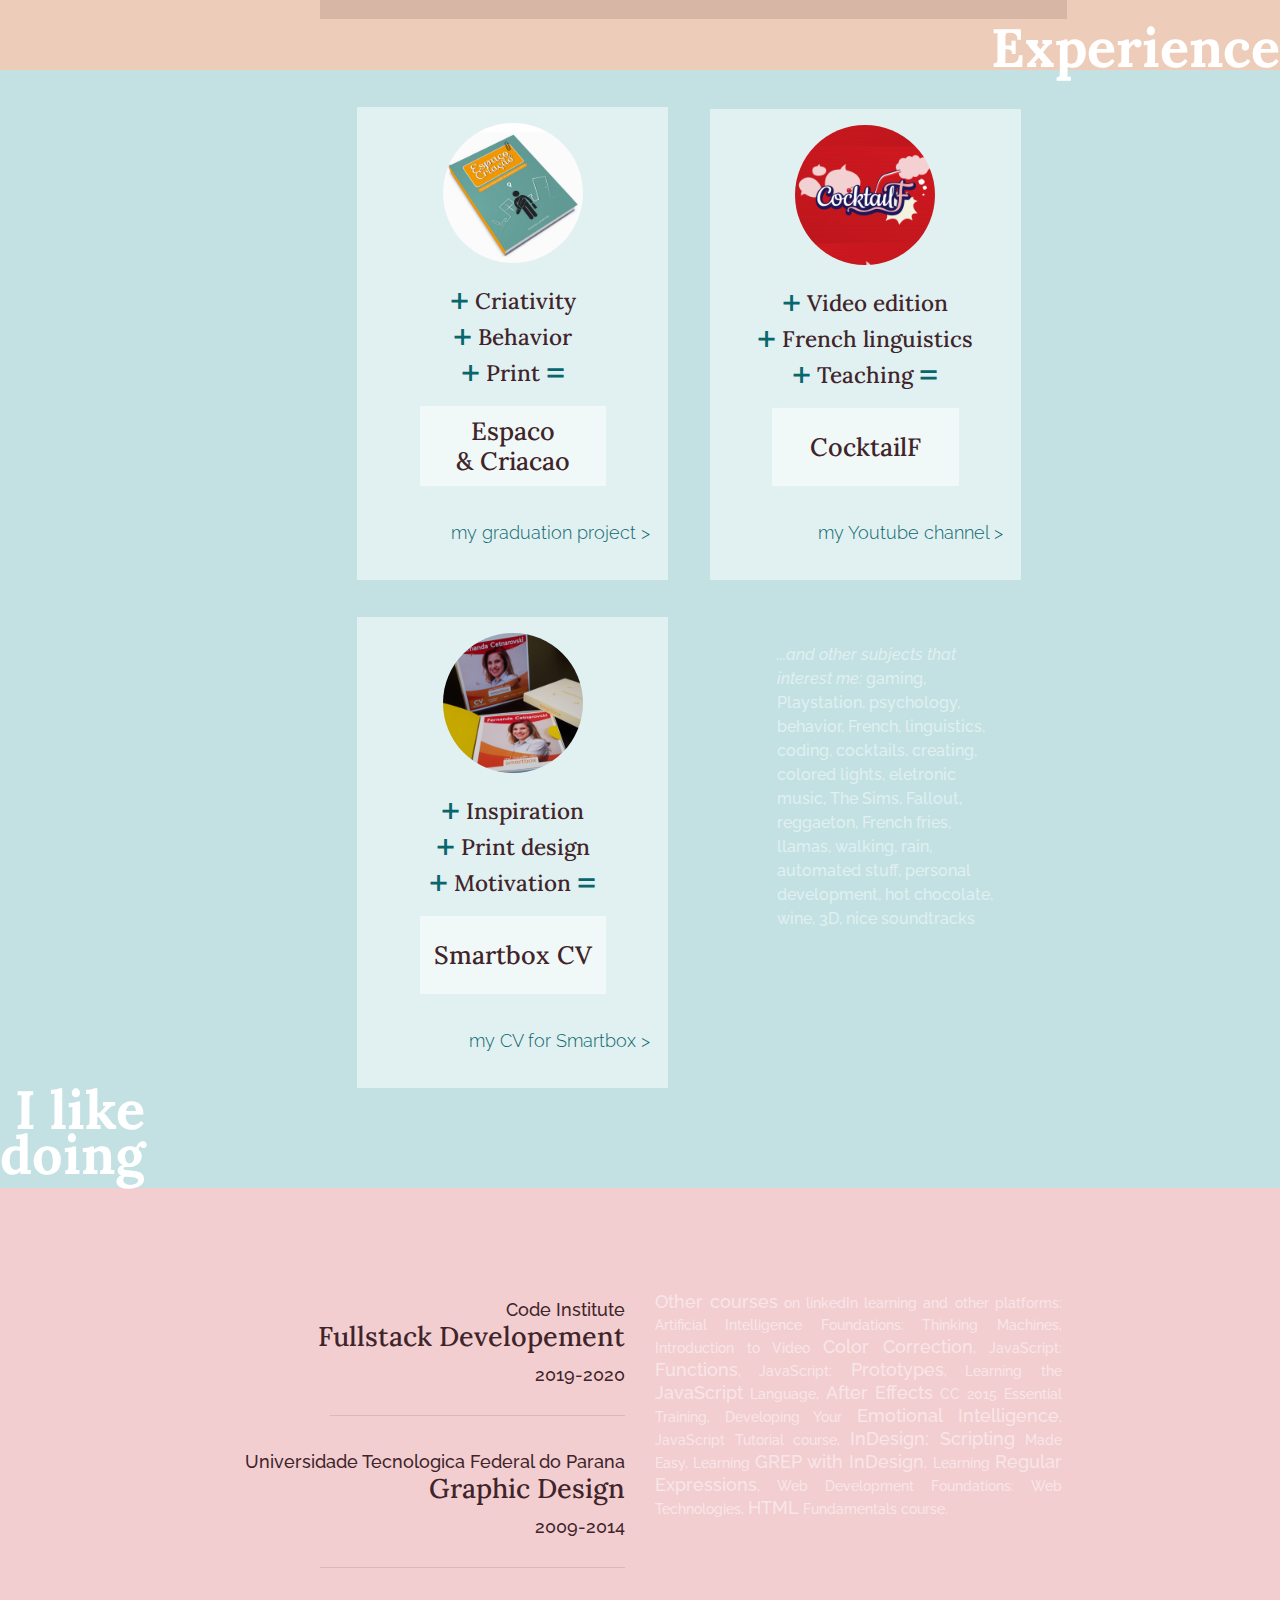
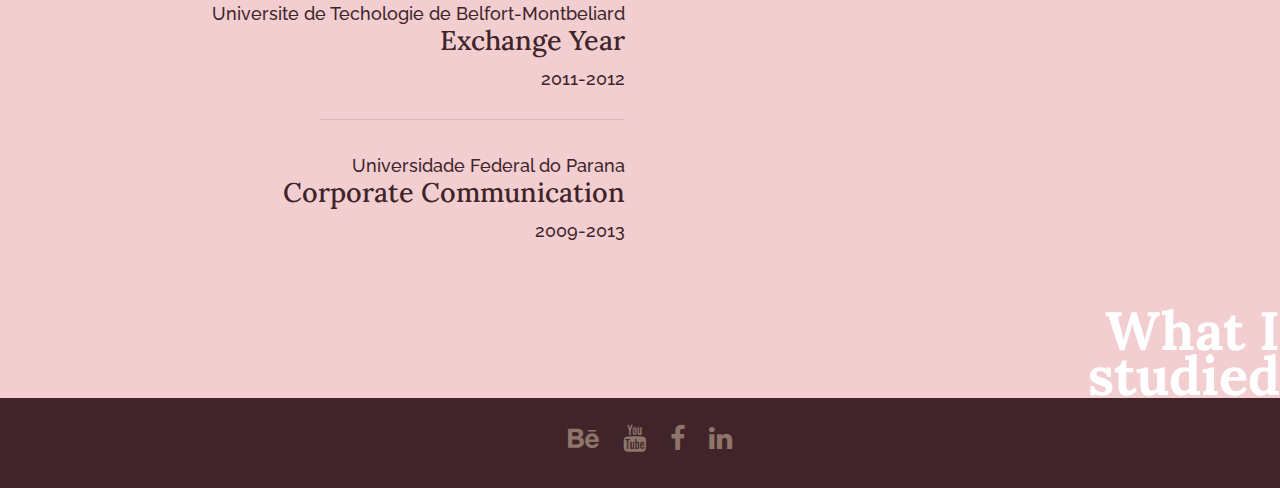
==== commit 1c059e57: "Modifications asked by mentor 1" ====
--- a/index.html
+++ b/index.html
@@ -24,12 +24,12 @@
 
 	<nav class="d-none d-lg-block">
 		<ul>
-			<li><a href="#me">Me</a></li>
-			<li><a href="#experience">Experience</a></li>
-			<li><a href="#I-like">What I like doing</a></li>
-			<li><a href="#I-studied">What I studied</a></li>
-			<li><a href="https://www.behance.net/fcetnarovski">Things I created</a></li>
-			<li><a href="assets/Profile.pdf" target="_blank">CV</a></li>
+			<li><a href="https://8000-a3fa1c8f-c00b-48fa-890f-7a8b363710e5.ws-eu01.gitpod.io/#me">Me</a></li>
+			<li><a href="https://8000-a3fa1c8f-c00b-48fa-890f-7a8b363710e5.ws-eu01.gitpod.io/#experience">Experience</a></li>
+			<li><a href="https://8000-a3fa1c8f-c00b-48fa-890f-7a8b363710e5.ws-eu01.gitpod.io/#I-like">What I like doing</a></li>
+			<li><a href="https://8000-a3fa1c8f-c00b-48fa-890f-7a8b363710e5.ws-eu01.gitpod.io/#I-studied">What I studied</a></li>
+			<li><a href="https://www.behance.net/fcetnarovski" target="_blank">Things I created</a></li>
+			<li><a href="https://8000-a3fa1c8f-c00b-48fa-890f-7a8b363710e5.ws-eu01.gitpod.io/assets/Profile.pdf" target="_blank">CV</a></li>
 		</ul>
 	</nav>
 
@@ -39,7 +39,7 @@
 		<div class="row no-gutters hero-image">
 			<div class="col-12 col-lg-8 offset-lg-2 mobile-background">
 				<div class="col-12 col-lg-6" id="main-title">
-					<h1>Developer,<br>Designer<span> &&</span><br>Dreamer</h1>
+					<h1>Developer,<br>Designer<span> &amp;&amp;</span><br>Dreamer</h1>
 				</div>
 				<div class="col-10 offset-1 col-lg-4 offset-lg-8 text-center text-lg-right" id="intro-text">
 					<p class="hello-text"> Hello, I'm Fernanda! <br>A graphic designer who has recently fallen in love with coding <i class="fa fa-heart"></i></p>
@@ -69,7 +69,7 @@
 							I started in the company in 2017, as a Desktop Publisher before becoming a
 							Publishing Database Specialist.</p>
 					</div>
-					<p class="text-right"><span><a href="#">Projects I developed ></a></span></p>
+					<p class="text-right"><span><a href="https://www.behance.net/fcetnarovski" target="_blank">Projects I developed &gt;</a></span></p>
 				</div>
 				<div class="experience-item col-10 offset-1 col-lg-7 offset-lg-3">
 					<h3>Softwares</h3>
@@ -93,7 +93,7 @@
 				</div>
 
 				<div class="title-right">
-					<h2>Ex<br>peri<br>ence</h2>
+					<h2>Experience</h2>
 				</div>
 			</div>
 		</div>
@@ -103,21 +103,20 @@
 	<section id="I-like">
 
 		<div class="row no-gutters">
-			<div class="col-12 I-like-background background">
-				<div class="col I-like-wrapper text-center text-lg-right">
-					<div class="col-10 col-lg-3 I-like-item">
+			<div class="col-12 I-like-background">
+				<div class="col-12 col-lg-7 offset-lg-3 I-like-wrapper">
+					<div class="col-10 col-lg-5 I-like-item">
 						<div class="I-like-img espaco-img"></div>
 						<div class="I-like-content">
 							<h3><span>+</span> Criativity<br>
 								<span>+</span> Behavior<br>
 								<span>+</span> Print <span>=</span><br></h3>
-								<h2>Espaco <br>& Criacao</h2>
-									<p class="I-like-content-links"><a
-											href="https://www.behance.net/gallery/13488303/Guide-Book-Design-Espaco-e-Criacao">my
-											graduation project ></a></p>
-						</div>
-					</div>
-					<div class="col-10 col-lg-3 I-like-item">
+								<h2>Espaco <br>&amp; Criacao</h2>
+									<p class="I-like-content-links"><a href="https://www.behance.net/gallery/13488303/Guide-Book-Design-Espaco-e-Criacao">my
+											graduation project &gt;</a></p>
+						</div>
+					</div>
+					<div class="col-10 col-lg-5 I-like-item">
 						<div class="I-like-img cocktail-img"></div>
 						<div class="I-like-content">
 							<h3><span>+</span> Video edition<br>
@@ -125,27 +124,24 @@
 								<span>+</span> Teaching <span>=</span><br></h3>
 								<h2 class="one-line-title">CocktailF</h2>
 								<p class="I-like-content-links"><a href="https://www.youtube.com/cocktailf">my
-										Youtube channel ></a></p>
-						</div>
-					</div>
-					<div class="col-10 col-lg-3 I-like-item margin-bottom">
+										Youtube channel &gt;</a></p>
+						</div>
+					</div>
+					<div class="col-10 col-lg-5 I-like-item margin-bottom">
 						<div class="I-like-img fernanda-img"></div>
 						<div class="I-like-content">
 							<h3><span>+</span> Inspiration<br>
 								<span>+</span> Print design<br>
 								<span>+</span> Motivation <span>=</span><br></h3>
 								<h2 class="one-line-title">Smartbox CV</h2>
-								<p class="I-like-content-links"><a
-										href="https://issuu.com/cetnarovski/docs/smartboxcv_fernandacetnarovski-noc-">my
-										CV for Smartbox ></a></p>
-						</div>
-					</div>
-					<div class="title-left">
-						<h2>I like<br>doing</h2>
-					</div>
-					<div class="shy-text-wrapper">
+								<p class="I-like-content-links"><a href="https://issuu.com/cetnarovski/docs/smartboxcv_fernandacetnarovski-noc-">my
+										CV for Smartbox &gt;</a></p>
+						</div>
+					</div>
+                    <div class="col-10 col-lg-5 I-like-item margin-bottom">
+                        <div class="shy-text-wrapper">
 						<div class="shy-text col-9 offset-3 col-lg-10 offset-lg-2">
-							<p><i>...and subjects that interest me:</i> gaming, Playstation, psychology, behavior,
+							<p><i>...and other subjects that interest me:</i> gaming, Playstation, psychology, behavior,
 								French, linguistics, coding, cocktails, creating,
 								colored lights, eletronic music,
 								The Sims, Fallout, reggaeton, French fries, llamas, walking,
@@ -153,11 +149,17 @@
 							</p>
 						</div>
 					</div>
-				</div>
-			</div>
-		</div>
-
-	</section>
+                    </div>					
+					
+				</div>
+                <div class="title-left">
+						<h2>I like<br>doing</h2>
+					</div>
+			</div>
+		</div>
+
+	</section>
+
 
 	<section id="I-studied">
 
--- a/assets/style.css
+++ b/assets/style.css
@@ -1,4 +1,4 @@
-@import url('https://fonts.googleapis.com/css?family=Lora:900,800,500|Raleway:100,200,300,400,500,600&display=swap');
+@import url('https://fonts.googleapis.com/css?family=Lora:900,800,500|Raleway:100,200,300,400,500,600,700,800,900&display=swap');
 
 body {
     font-family: 'Raleway', sans-serif;
@@ -24,6 +24,13 @@
     z-index: 1;
     text-align: right;
     font-family: 'Raleway', sans-serif;
+    line-height: 2;
+}
+
+nav a {
+    font-weight: 700;
+    letter-spacing: 2px;
+    color:#402429;
 }
 
 nav ul {
@@ -64,7 +71,6 @@
 }
 
 #intro-text p{
-    /*margin: 0;*/
     font-size: 14px;
 }
 
@@ -151,9 +157,6 @@
 
     #intro-text {
         height: 100%;
-        /*background-color: gold;*/
-        /*display: table-cell;
-        vertical-align: middle;*/
     }
 
     .mobile-background {
@@ -197,7 +200,7 @@
 }
 
 .experience-item { 
-    background-color: rgba(255, 254, 254, 0.3);
+    background-color: rgb(216, 182, 165);
     padding: 3% 3% 3% 10%;
     margin-top: 4%;
     margin-bottom: 4%;
@@ -247,19 +250,17 @@
 }
 
 .I-like-wrapper{
-    /*background-color: rgb(221, 230, 213);*/
     min-height: 100%;
-    /*padding-left: 30vw;*/
-    margin: 0;
+    padding: 0;
 }
 
 .I-like-item {
     display: inline-block;
     background-color: rgba(255, 255, 255, 0.5);
     width: 100%;
-    /*min-height: 40vh;*/
-    margin: 20px 5px;
-    padding: 5px;
+    margin-top: 5%;
+    margin-left:5%;
+    padding: 0px;
     text-align: center;
 }
 
@@ -343,10 +344,8 @@
 }
 
 .shy-text-wrapper{
-    height: 100px;
     padding: 0;
     margin: 0;
-    overflow: hidden;
     position: absolute;
     bottom:0;
 }
@@ -430,12 +429,3 @@
     font-size: 3vh;
     margin-top: 3vh;
 }
-
-
-
-
-
-
-
-
-
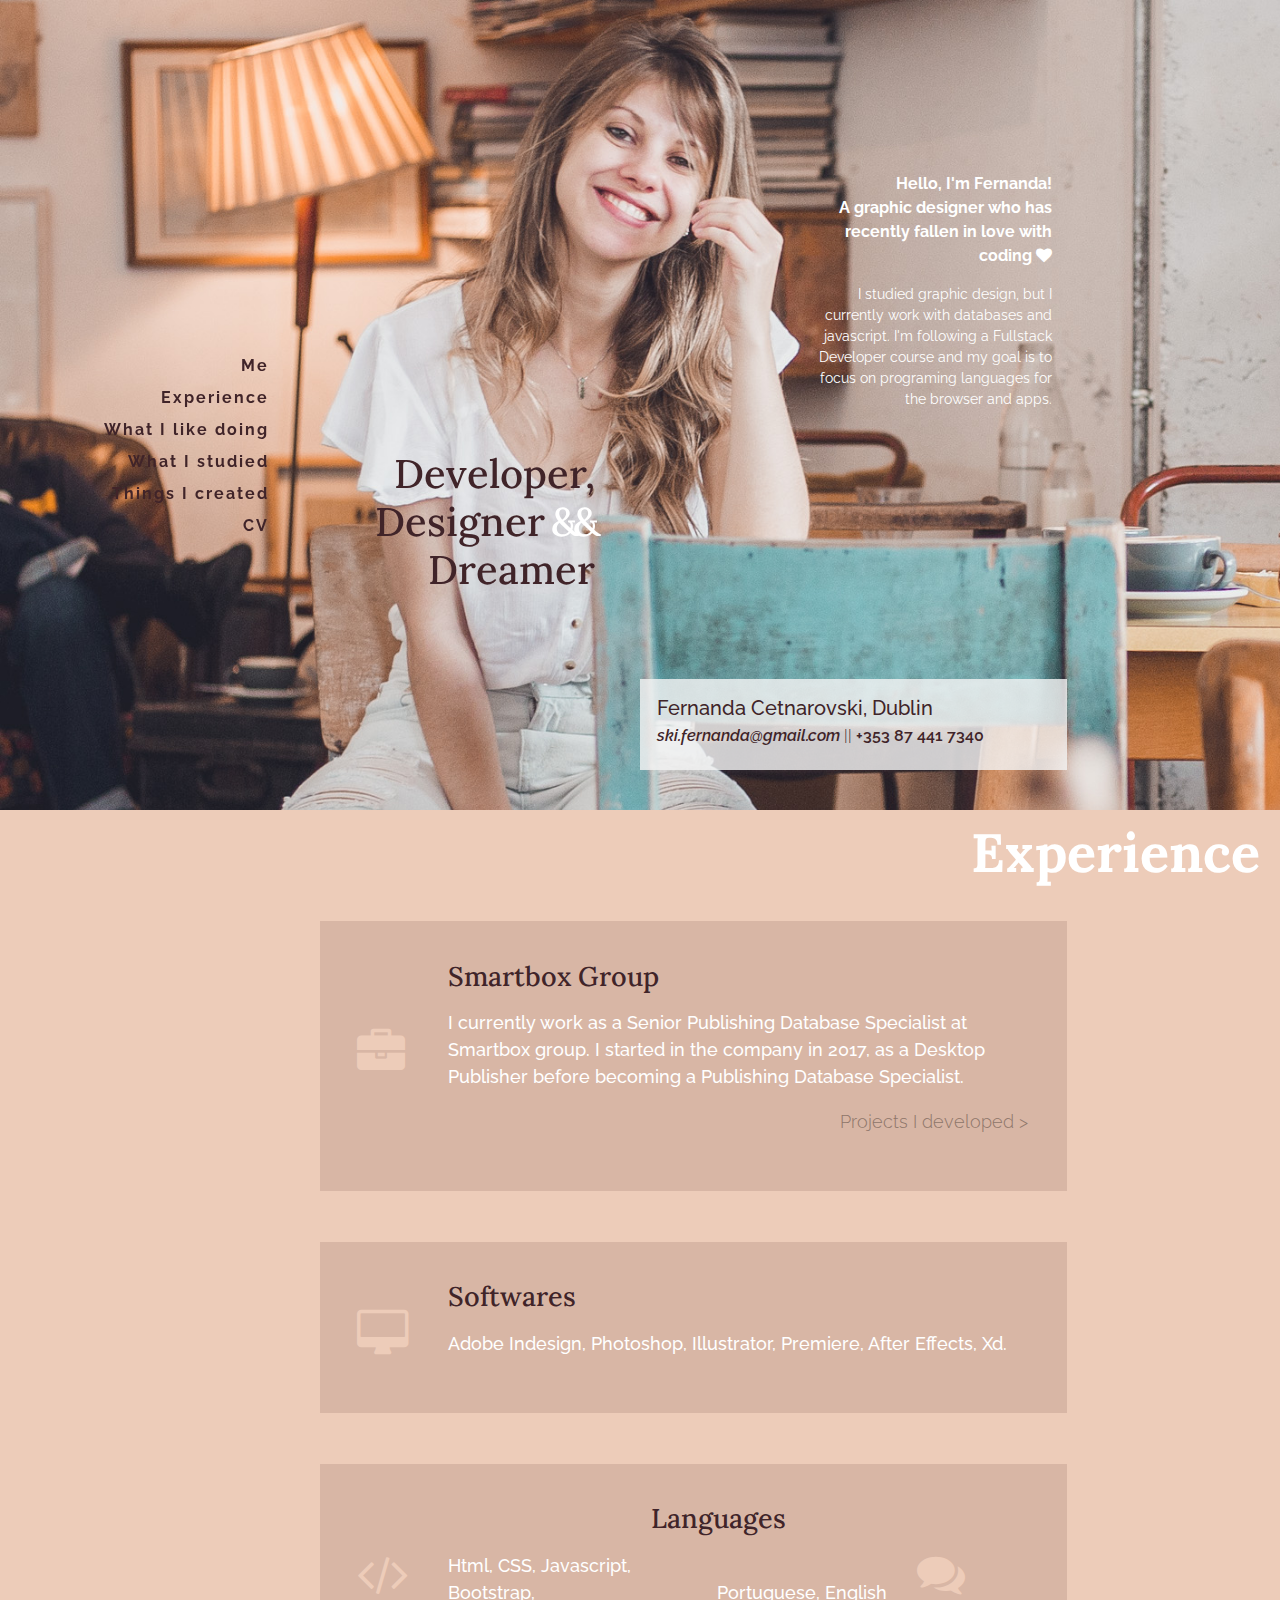
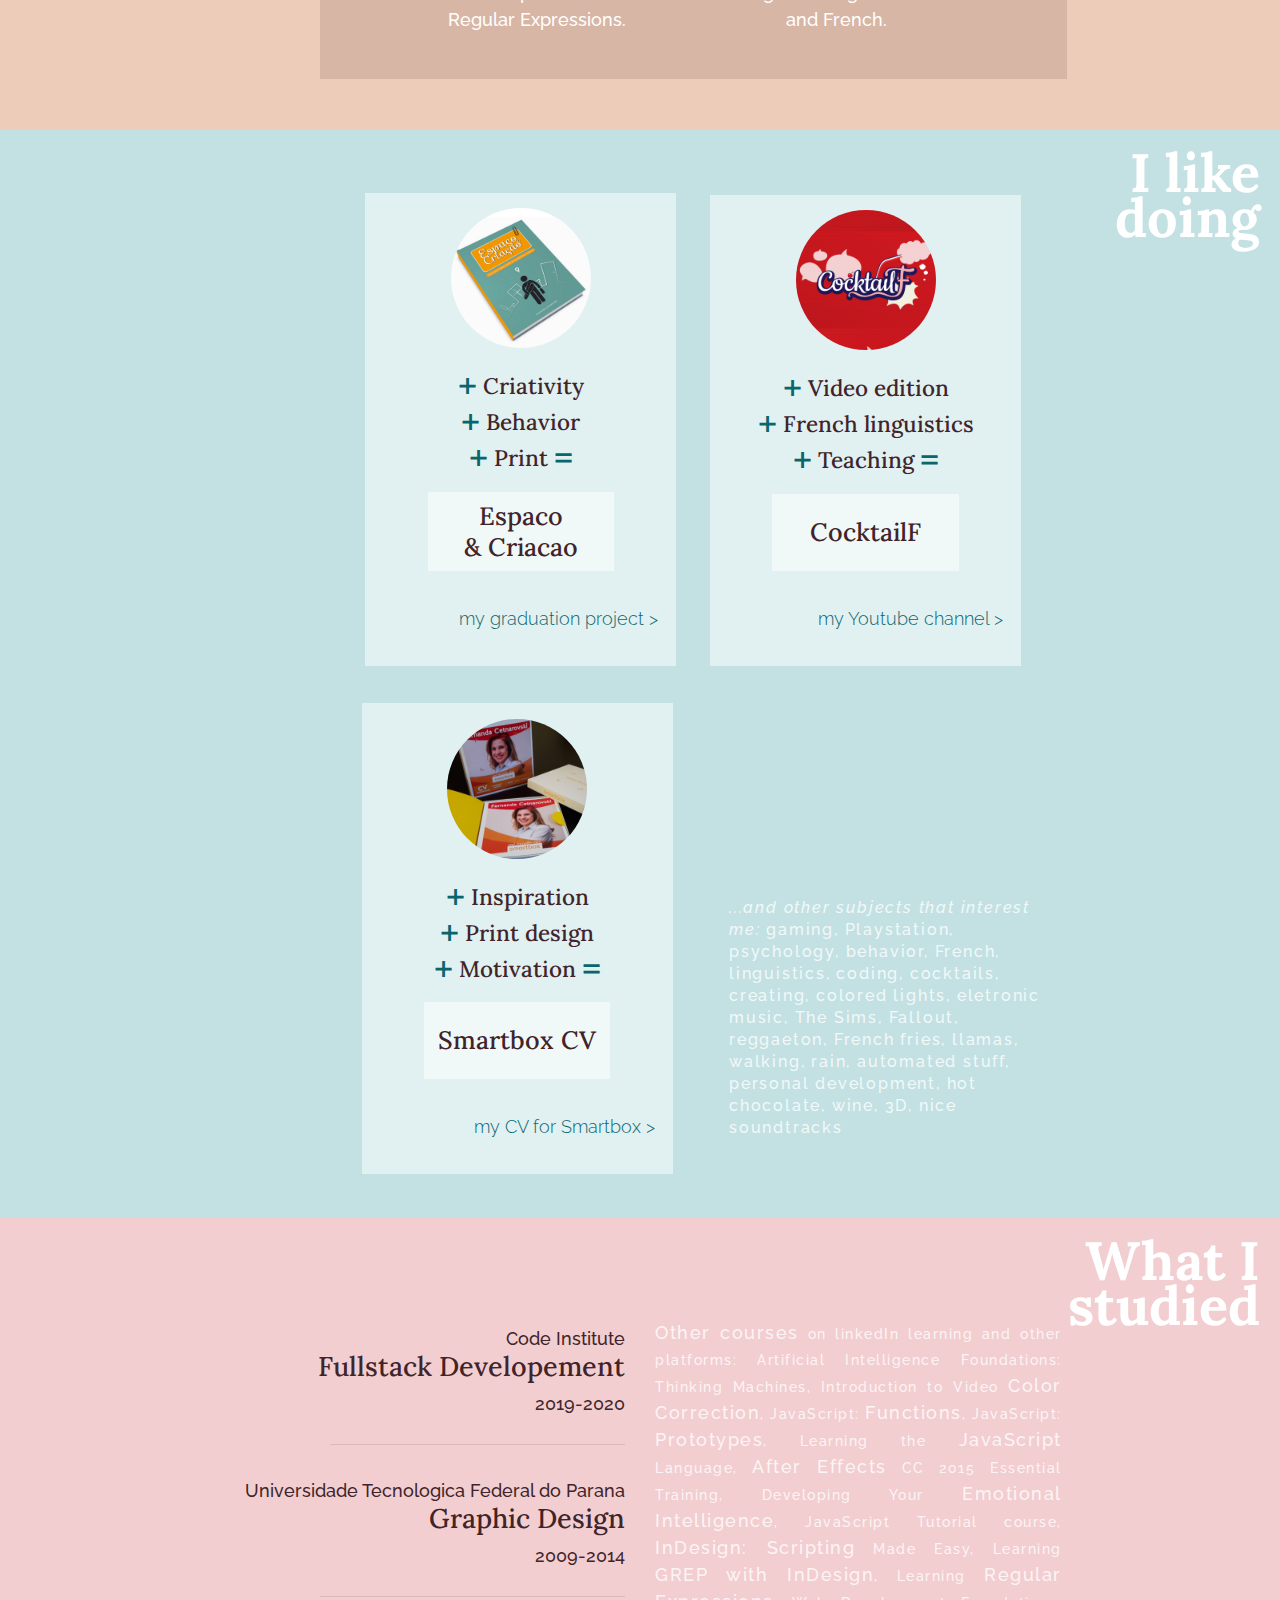
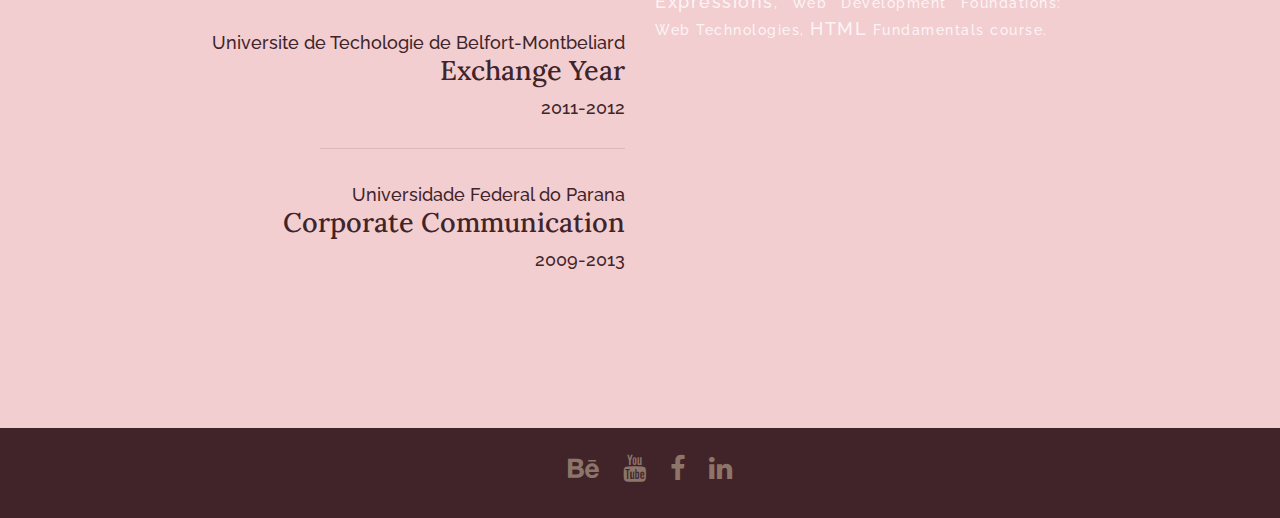
==== commit 8e64a9d2: "Finalizing" ====
--- a/index.html
+++ b/index.html
@@ -17,22 +17,21 @@
 	<meta name="viewport" content="width=device-width, initial-scale=1">
 	<link rel="stylesheet" href="https://maxcdn.bootstrapcdn.com/font-awesome/4.7.0/css/font-awesome.min.css"
 		type="text/css" />
-	<link rel="stylesheet" href="assets/style.css">
+	<link rel="stylesheet" href="assets/css/style.css">
 </head>
 
 <body>
 
 	<nav class="d-none d-lg-block">
 		<ul>
-			<li><a href="https://8000-a3fa1c8f-c00b-48fa-890f-7a8b363710e5.ws-eu01.gitpod.io/#me">Me</a></li>
-			<li><a href="https://8000-a3fa1c8f-c00b-48fa-890f-7a8b363710e5.ws-eu01.gitpod.io/#experience">Experience</a></li>
-			<li><a href="https://8000-a3fa1c8f-c00b-48fa-890f-7a8b363710e5.ws-eu01.gitpod.io/#I-like">What I like doing</a></li>
-			<li><a href="https://8000-a3fa1c8f-c00b-48fa-890f-7a8b363710e5.ws-eu01.gitpod.io/#I-studied">What I studied</a></li>
+			<li><a href="#me">Me</a></li>
+			<li><a href="#experience">Experience</a></li>
+			<li><a href="#I-like">What I like doing</a></li>
+			<li><a href="#I-studied">What I studied</a></li>
 			<li><a href="https://www.behance.net/fcetnarovski" target="_blank">Things I created</a></li>
-			<li><a href="https://8000-a3fa1c8f-c00b-48fa-890f-7a8b363710e5.ws-eu01.gitpod.io/assets/Profile.pdf" target="_blank">CV</a></li>
+			<li><a href="assets/resources/Profile.pdf" target="_blank">CV</a></li>
 		</ul>
 	</nav>
-
 
 	<section id="me">
 
@@ -42,12 +41,16 @@
 					<h1>Developer,<br>Designer<span> &amp;&amp;</span><br>Dreamer</h1>
 				</div>
 				<div class="col-10 offset-1 col-lg-4 offset-lg-8 text-center text-lg-right" id="intro-text">
-					<p class="hello-text"> Hello, I'm Fernanda! <br>A graphic designer who has recently fallen in love with coding <i class="fa fa-heart"></i></p>
-                    <p class="d-none d-lg-block"> I studied graphic design, but I currently work with databases and javascript. 
-                        I'm following a Fullstack Developer course and my goal is to focus on programing languages for the browser and apps.</p>
+					<p class="hello-text"> Hello, I'm Fernanda! <br>A graphic designer who has recently fallen in love with coding
+						<i class="fa fa-heart"></i></p>
+					<p class="d-none d-lg-block"> I studied graphic design, but I currently work with databases and
+						javascript.
+						I'm following a Fullstack Developer course and my goal is to focus on programing languages for
+						the browser and apps.</p>
 				</div>
 				<div class="col-12 col-lg-6 offset-lg-6 text-center text-lg-left" id="contact">
-					<h5>Fernanda Cetnarovski, Dublin </h5><h6><i>ski.fernanda@gmail.com</i> <span>||</span> +353&nbsp;87&nbsp;441&nbsp;7340</h6>
+					<h5>Fernanda Cetnarovski, Dublin </h5>
+					<h6><i>ski.fernanda@gmail.com</i> <span>||</span> +353&nbsp;87&nbsp;441&nbsp;7340</h6>
 				</div>
 			</div>
 		</div>
@@ -58,24 +61,31 @@
 
 		<div class="row no-gutters">
 			<div class="col-12 experience-background">
+				<div class="title-bar">
+					<div class="titles">
+						<h2>Experience</h2>
+					</div>
+				</div>
 
 				<div class="experience-item col-10 offset-1 col-lg-7 offset-lg-3">
 					<h3>Smartbox Group</h3>
-                    <i class="fa fa-briefcase d-none d-lg-block" aria-hidden="true"></i>
+					<i class="fa fa-briefcase d-none d-lg-block" aria-hidden="true"></i>
 					<div class="experience-text col-11 col-lg-12">
-						
+
 						<p>I currently work as a Senior Publishing
 							Database Specialist at Smartbox group.
 							I started in the company in 2017, as a Desktop Publisher before becoming a
 							Publishing Database Specialist.</p>
 					</div>
-					<p class="text-right"><span><a href="https://www.behance.net/fcetnarovski" target="_blank">Projects I developed &gt;</a></span></p>
+					<p class="text-right">
+						<span><a href="https://www.behance.net/fcetnarovski" target="_blank">Projects I developed &gt;</a></span>
+					</p>
 				</div>
 				<div class="experience-item col-10 offset-1 col-lg-7 offset-lg-3">
 					<h3>Softwares</h3>
-                    <i class="fa fa-desktop d-none d-lg-block" aria-hidden="true"></i>
+					<i class="fa fa-desktop d-none d-lg-block" aria-hidden="true"></i>
 					<div class="experience-text col-11 col-lg-12">
-						
+
 						<p>Adobe Indesign, Photoshop, Illustrator,
 							Premiere, After Effects, Xd.</p>
 					</div>
@@ -92,9 +102,7 @@
 					</div>
 				</div>
 
-				<div class="title-right">
-					<h2>Experience</h2>
-				</div>
+
 			</div>
 		</div>
 
@@ -104,7 +112,12 @@
 
 		<div class="row no-gutters">
 			<div class="col-12 I-like-background">
-				<div class="col-12 col-lg-7 offset-lg-3 I-like-wrapper">
+				<div class="title-bar-2 d-block d-lg-none">
+				</div>
+				<div class="titles">
+					<h2>I like<br>doing</h2>
+				</div>
+				<div class="col-12 col-lg-7 offset-lg-3 I-like-wrapper text-center">
 					<div class="col-10 col-lg-5 I-like-item">
 						<div class="I-like-img espaco-img"></div>
 						<div class="I-like-content">
@@ -112,7 +125,9 @@
 								<span>+</span> Behavior<br>
 								<span>+</span> Print <span>=</span><br></h3>
 								<h2>Espaco <br>&amp; Criacao</h2>
-									<p class="I-like-content-links"><a href="https://www.behance.net/gallery/13488303/Guide-Book-Design-Espaco-e-Criacao">my
+									<p class="I-like-content-links"><a
+											href="https://www.behance.net/gallery/13488303/Guide-Book-Design-Espaco-e-Criacao"
+											target="_blank">my
 											graduation project &gt;</a></p>
 						</div>
 					</div>
@@ -123,38 +138,36 @@
 								<span>+</span> French linguistics<br>
 								<span>+</span> Teaching <span>=</span><br></h3>
 								<h2 class="one-line-title">CocktailF</h2>
-								<p class="I-like-content-links"><a href="https://www.youtube.com/cocktailf">my
+								<p class="I-like-content-links"><a href="https://www.youtube.com/cocktailf"
+										target="_blank">my
 										Youtube channel &gt;</a></p>
 						</div>
 					</div>
-					<div class="col-10 col-lg-5 I-like-item margin-bottom">
+					<div class="col-10 col-lg-5 I-like-item">
 						<div class="I-like-img fernanda-img"></div>
 						<div class="I-like-content">
 							<h3><span>+</span> Inspiration<br>
 								<span>+</span> Print design<br>
 								<span>+</span> Motivation <span>=</span><br></h3>
 								<h2 class="one-line-title">Smartbox CV</h2>
-								<p class="I-like-content-links"><a href="https://issuu.com/cetnarovski/docs/smartboxcv_fernandacetnarovski-noc-">my
+								<p class="I-like-content-links"><a
+										href="https://issuu.com/cetnarovski/docs/smartboxcv_fernandacetnarovski-noc-"
+										target="_blank">my
 										CV for Smartbox &gt;</a></p>
 						</div>
 					</div>
-                    <div class="col-10 col-lg-5 I-like-item margin-bottom">
-                        <div class="shy-text-wrapper">
-						<div class="shy-text col-9 offset-3 col-lg-10 offset-lg-2">
-							<p><i>...and other subjects that interest me:</i> gaming, Playstation, psychology, behavior,
-								French, linguistics, coding, cocktails, creating,
-								colored lights, eletronic music,
-								The Sims, Fallout, reggaeton, French fries, llamas, walking,
-								rain, automated stuff, personal development, hot chocolate, wine, 3D, nice soundtracks
-							</p>
-						</div>
-					</div>
-                    </div>					
-					
-				</div>
-                <div class="title-left">
-						<h2>I like<br>doing</h2>
-					</div>
+					<div class="col-10 col-lg-5" id="shy-text">
+
+						<p><i>...and other subjects that interest me:</i> gaming, Playstation, psychology,
+							behavior,
+							French, linguistics, coding, cocktails, creating,
+							colored lights, eletronic music,
+							The Sims, Fallout, reggaeton, French fries, llamas, walking,
+							rain, automated stuff, personal development, hot chocolate, wine, 3D, nice
+							soundtracks
+						</p>
+					</div>
+				</div>
 			</div>
 		</div>
 
@@ -165,6 +178,11 @@
 
 		<div class="row no-gutters">
 			<div class="col I-studied-background background">
+				<div class="title-bar-2 d-block d-lg-none">
+				</div>
+				<div class="titles">
+					<h2>What I<br>studied</h2>
+				</div>
 				<div class="col-12 col-lg-6 text-center text-lg-right I-studied-wrapper">
 					<div class="I-studied-item">
 						<h4>Code Institute</h4>
@@ -213,16 +231,8 @@
 							Learning <span>Regular Expressions</span>,
 							Web Development Foundations: Web Technologies,
 							<span>HTML</span> Fundamentals course.
-							<div class="d-block d-lg-none">
-								<p><br></br></p>
-							</div>
 						</p>
 					</div>
-
-				</div>
-
-				<div class="title-right">
-					<h2>What I<br>studied</h2>
 				</div>
 			</div>
 		</div>
@@ -230,16 +240,15 @@
 	</section>
 
 	<footer>
-
 		<div class="row no-gutters">
 			<div class="col footer-background text-center">
-				<a href="https://www.behance.net/fcetnarovski"><i class="fa fa-behance"></i></a>
-				<a href="https://www.youtube.com/cocktailf"><i class="fa fa-youtube"></i></a>
-				<a href="https://www.facebook.com/fernanda.cetnarovski"><i class="fa fa-facebook-f"></i></a>
-				<a href="https://www.linkedin.com/in/fcetnarovski/"><i class="fa fa-linkedin"></i></a>
-			</div>
-		</div>
-
+				<a href="https://www.behance.net/fcetnarovski" target="_blank"><i class="fa fa-behance"></i></a>
+				<a href="https://www.youtube.com/cocktailf" target="_blank"><i class="fa fa-youtube"></i></a>
+				<a href="https://www.facebook.com/fernanda.cetnarovski"
+					target="_blank"><i class="fa fa-facebook-f"></i></a>
+				<a href="https://www.linkedin.com/in/fcetnarovski/" target="_blank"><i class="fa fa-linkedin"></i></a>
+			</div>
+		</div>
 	</footer>
 
 </body>
--- a/assets/css/style.css
+++ b/assets/css/style.css
@@ -0,0 +1,416 @@
+@import url('https://fonts.googleapis.com/css?family=Lora:900,800,500|Raleway:100,200,300,400,500,600,700,800,900&display=swap');
+
+body {
+    font-family: 'Raleway', sans-serif;
+    font-weight: 500;
+    color: #fff;
+}
+
+a {
+    color:#8D7569;
+}
+
+a:hover {
+    color: #fff;
+    text-decoration: none;
+}
+
+/* ----------------------------------------------------------------------------------------------------- Nav items */
+
+nav {
+    position: fixed;
+    left: 5%;
+    top: 350px;
+    z-index: 1;
+    text-align: right;
+    font-family: 'Raleway', sans-serif;
+    line-height: 2;
+}
+
+nav a {
+    font-weight: 700;
+    letter-spacing: 2px;
+    color:#402429;
+}
+
+nav ul {
+    list-style-type: none;
+}
+
+/* ----------------------------------------------------------------------------------------------------- Me */
+
+.hero-image {
+    background-image: url("../images/hero_image.png");
+    background-position: center top;
+    background-repeat: no-repeat;
+    background-size: 100%;
+    transition: all .5s ease-in-out; 
+    height: 90vh;
+}
+
+#main-title {
+    position: relative;
+    right: 30px;
+    top: 450px;
+    font-family: 'Lora', serif;
+    color:#402429;
+    font-weight: 900;
+    text-align: right;
+    line-height: 1.6;
+    z-index: 1;
+}
+
+h1>span { /* for && */
+    letter-spacing: -5px;
+    color: white;
+}
+
+#intro-text {
+    text-align: right;
+    font-weight: 400;
+}
+
+#intro-text p{
+    font-size: 14px;
+}
+
+.hello-text {
+    padding-top: 8%;
+    font-weight: 700;
+    font-size: 16px !important;
+}
+
+#contact {
+    background-color: rgba(243, 243, 243, 0.815);
+    color:#402429;
+    padding: 2%;
+    position: absolute;
+    bottom: 5%;
+}
+
+#contact h5,
+#contact h6{
+    margin: 0;
+    padding: 0;
+}
+
+#contact h6 {
+    font-size: 16px;
+    font-weight: 600;
+    line-height: 2;
+}
+
+#contact h6 span{
+    font-weight: 300;
+}
+
+@media only screen and (max-width: 1200px) {
+    .hero-image {
+        background-size: 200%;    
+    }
+}
+
+@media only screen and (max-width: 1000px) {
+    
+    #main-title {
+        position: absolute;
+        left: 0;
+        top: -92px;
+        text-align: center;
+        background-color: rgba(243, 243, 243, 0.5);
+    }
+
+    h1{
+        font-size: 24px;
+        margin: 5px 0 5px 0;
+    }
+
+    .hello-text{
+        padding-top: 10%;
+        font-weight: 700;
+        font-size: 14px !important;
+    }
+
+    #contact h5 {
+    font-size: 16px;
+    }
+
+    #contact h6 {
+    font-size: 12px;
+    }
+
+    #contact h6 span{
+        font-weight: 300;
+    }
+
+    #intro-text {
+        height: 100%;
+    }
+
+    .mobile-background {
+        background-color: #EDCCB9;
+        height: 30vh;
+        position: relative;
+        top: 60vh;
+    }
+}
+
+/* ----------------------------------------------------------------------------------------------------- ALL PAGES Titles */
+
+.titles>h2 {
+    font-family: 'Lora', serif;
+    font-weight: 800;
+    font-size: 6vh;
+    line-height: 5vh;
+    text-align: right;
+    padding: 0;
+    margin:0;
+    z-index: 1;
+    position: absolute;
+    right: 20px;
+    top: 20px;
+    margin: 0;
+}
+
+.title-bar {
+    height: 60px;
+}
+
+.title-bar-2 {
+    height: 100px;
+}
+
+/* ----------------------------------------------------------------------------------------------------- Experience */
+
+.experience-background {
+    background-color: #EDCCB9;
+    position: relative;
+    min-height: 90vh;
+}
+
+.experience-item { 
+    background-color: rgb(216, 182, 165);
+    padding: 3% 3% 3% 10%;
+    margin-top: 4%;
+    margin-bottom: 4%;
+}
+
+.experience-item>h3{
+    font-family: 'Lora', serif;
+    color: #402429;
+    font-size: 3vh;
+    margin-bottom: 3%;
+    padding-right: 40px;
+}
+
+.experience-item p{
+    font-size: 2vh;
+    margin-bottom: 3%;
+}
+
+.experience-item span { /* Link to projects */
+    font-weight: 300;
+    text-align: right;
+}
+
+/* --------------- Icons */
+.experience-item i{
+    color: #EDCCB9;
+    font-size: 300%;
+    position: absolute;
+    left: 5%;
+    top: 40%;
+}
+    
+.right-icons{
+    left: 80% !important;
+}
+
+.experience-text {
+    display: inline-block;
+    padding: 0;
+}
+
+/* ----------------------------------------------------------------------------------------------------- I like doing */
+
+.I-like-background{
+    background-color: #C3E1E3;
+    min-height: 90vh;
+}
+
+.I-like-wrapper{
+    min-height: 100%;
+    padding: 2% 0 2% 0;
+}
+
+.I-like-item {
+    display: inline-block;
+    background-color: rgba(255, 255, 255, 0.5);
+    width: 100%;
+    margin-top: 5%;
+    margin-left:2%;
+    margin-right: 2%;
+    padding: 0px;
+    text-align: center;
+}
+
+.I-like-img{
+    width: 140px;
+    height: 140px;
+    border-radius: 70px;
+    background-size: 100%;
+    background-repeat: no-repeat;
+    margin: 0 auto;
+    margin-top: 5%;
+}
+
+.cocktail-img{
+    background-image: url("../images/cocktailf-trimed.png");
+}
+
+.espaco-img{
+    background-image: url("../images/espaco-trimed.png");
+}
+
+.fernanda-img{
+    background-image: url("../images/fernanda-trimed.png");
+}
+
+.I-like-content {
+    width: 100%;
+    padding-top: 20px;
+}
+
+/* content text */
+.I-like-item h3{
+    color: #402429;
+    font-family: 'Lora', serif;
+    line-height: 4vh;
+    font-size: 2.5vh;
+}
+
+/* + and = signs */
+.I-like-content>h3>span{
+    font-weight: 900;
+    font-size: 4vh;
+    color:rgb(8, 102, 109);
+    vertical-align: bottom;
+}
+
+/* My Projects stand out*/
+.I-like-content h2{
+    text-align: center;
+    color: #402429;
+    font-family: 'Lora', serif;
+    font-size: 2.8vh;
+    margin: 5% 20%;
+    padding: 3%;
+    background-color: rgba(255, 255, 255, 0.5);  
+}
+
+.one-line-title{
+    line-height: 6.5vh;
+}
+
+.I-like-content-links{
+    font-weight: 300;
+    font-size: 2vh;
+    text-align: right;
+    padding: 2vh;
+}
+
+.I-like-content-links a{
+    color:rgb(8, 102, 109);
+}
+
+.I-like-content-links a:hover {
+  color: #fff;;
+  text-decoration: none;
+}
+
+#shy-text {
+    text-align: left;
+    color: rgba(255, 255, 255, 0.8);
+    font-size: 16px;
+    line-height: 22px;
+    letter-spacing: 1.8px;
+    display: inline-block;
+    width: 100%;
+    margin-top: 5%;
+    margin-left:5%;
+    margin-bottom: 5%;
+    padding: 0px;
+}
+
+/* ----------------------------------------------------------------------------------------------------- What I studied */
+
+.I-studied-background {
+    background-color: #F2CED1;
+    min-height: 90vh;
+}
+
+.I-studied-wrapper{
+    margin-top: 8%;
+    margin-bottom: 3%;
+    float: left;
+}
+
+.I-studied-item {
+    margin-left: 20px;
+    color: #402429;
+}
+
+.I-studied-item h4, .I-studied-item p {
+    font-weight: 300px;
+    font-size: 2vh;
+    margin: 0;
+    padding-top: 8px;
+}
+
+.I-studied-item>h3{
+    margin: 0;
+    padding: 0;
+    font-family: 'Lora', serif;
+    font-size: 3vh;
+}
+
+hr{
+    margin-top: 3vh;
+    margin-bottom: 3vh;
+    width: 50%;
+}
+
+.hr-right{
+    text-align: right;
+    margin-right: 0;
+}
+
+.hr-center{
+    text-align: center;
+}
+
+.other-courses{
+    color: rgba(255, 255, 255, 0.8);
+    font-size: 14px;
+    padding: 0;
+    margin: 0;
+    line-height: 26px;
+    letter-spacing: 1.5px;
+}
+
+.other-courses span{
+    font-size: 18px;
+}
+
+
+/* ----------------------------------------------------------------------------------------------------- Footer */
+.footer-background{
+    background-color: #402429;
+    min-height: 10vh;
+}
+
+.footer-background>a>i{
+    padding-left: 20px;
+    font-size: 3vh;
+    margin-top: 3vh;
+}
